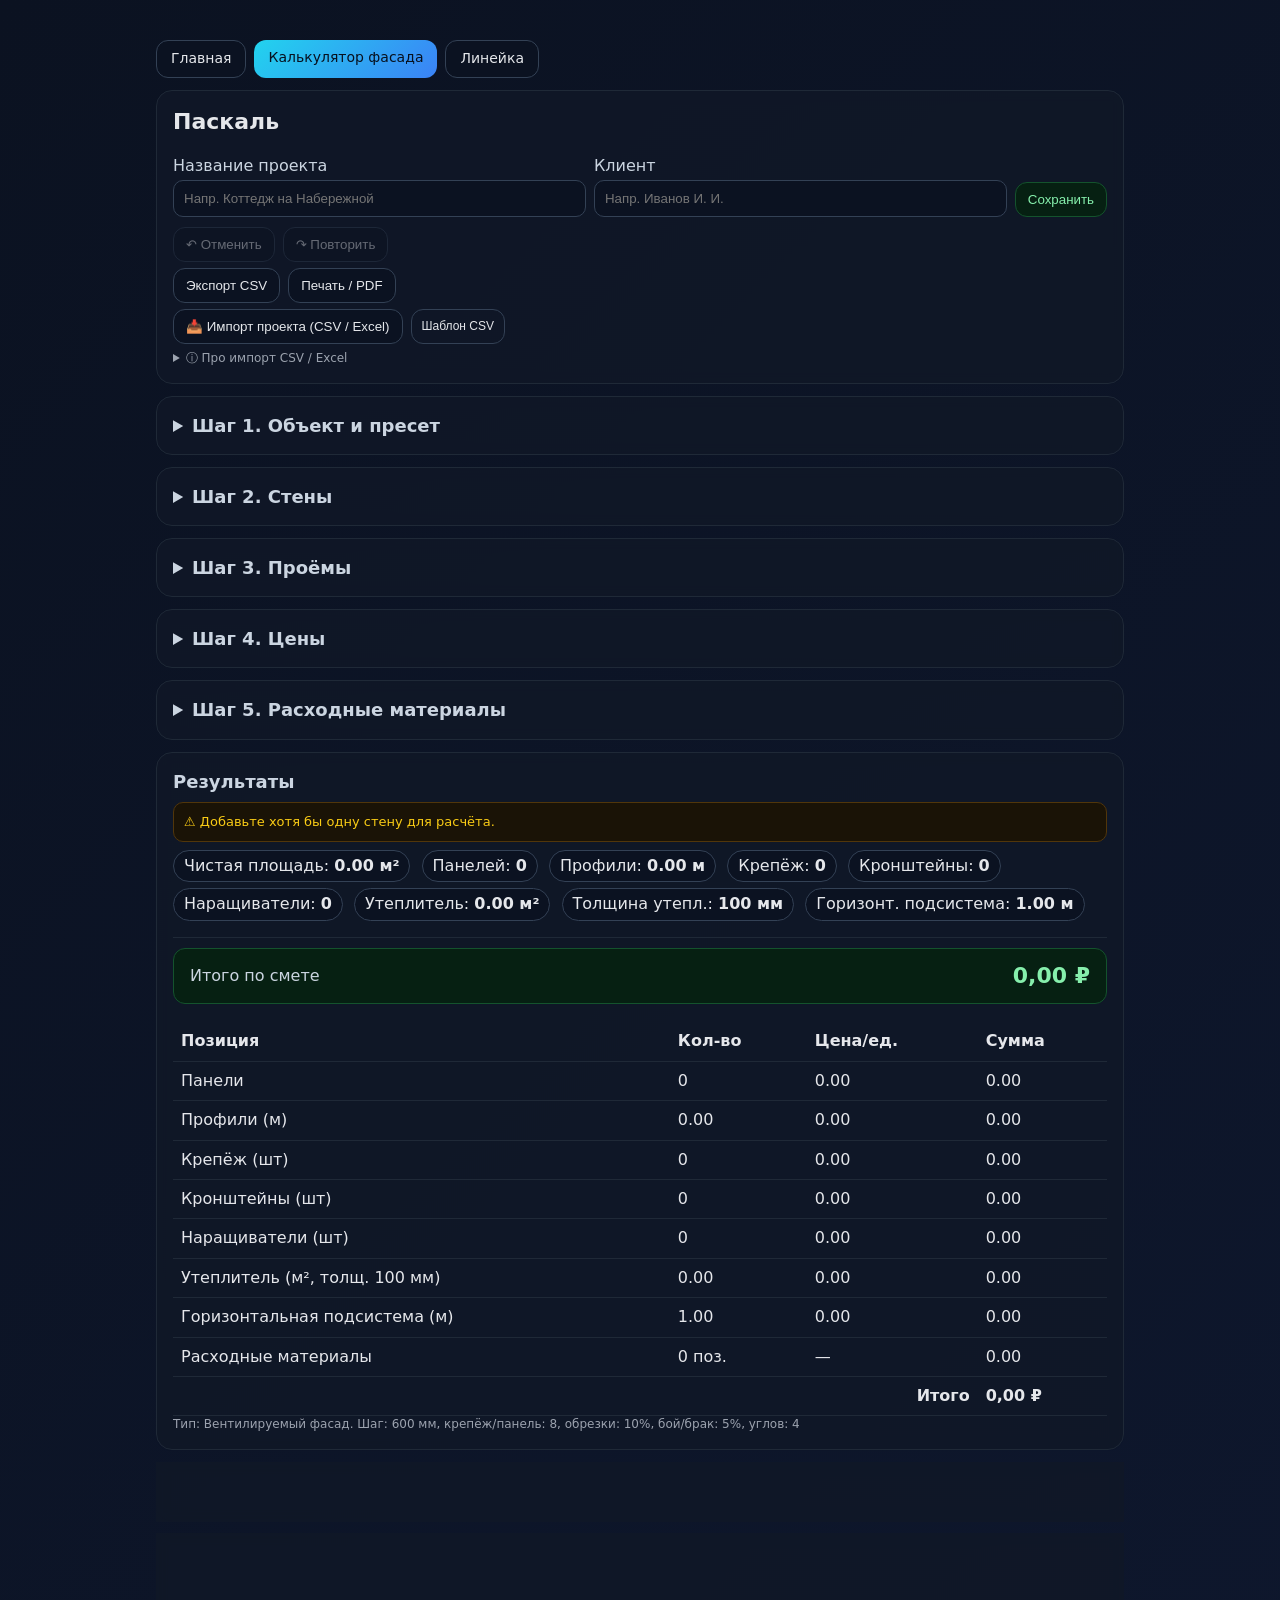
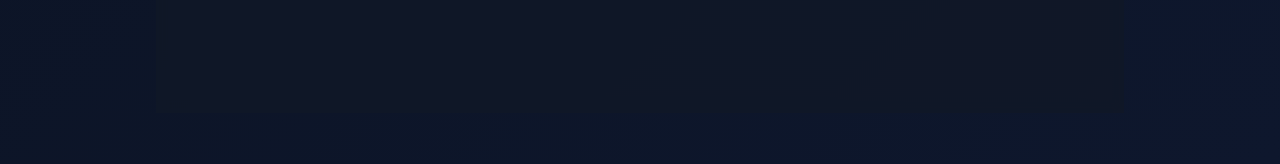
==== calculator.html @ 881939d5 "Split app into three pages: home, calculator, ruler Restructure the single index.html into three nav" ====
<!DOCTYPE html>
<html lang="ru">
<head>
  <meta charset="UTF-8" />
  <meta name="viewport" content="width=device-width, initial-scale=1" />
  <title>Паскаль — Калькулятор фасада</title>
  <link rel="stylesheet" href="styles.css">
</head>
<body>
  <div class="wrap">
    <nav class="nav">
      <a href="index.html">Главная</a>
      <a href="calculator.html" class="active">Калькулятор фасада</a>
      <a href="ruler.html">Линейка</a>
    </nav>
    <div class="card">
      <h1 style="margin:0 0 4px 0;font-size:22px">Паскаль</h1>
      <span class="muted small" id="draftNote"></span>

      <div class="actions" style="margin-top:12px;align-items:flex-end">
        <div style="flex:1;min-width:180px">
          <label>Название проекта</label>
          <input id="projectName" placeholder="Напр. Коттедж на Набережной">
        </div>
        <div style="flex:1;min-width:180px">
          <label>Клиент</label>
          <input id="clientName" placeholder="Напр. Иванов И. И.">
        </div>
        <button class="btn ok" id="btnSave">Сохранить</button>
      </div>

      <div class="actions" style="margin-top:10px">
        <button class="btn" id="btnUndo" title="Отменить (Ctrl+Z)">↶ Отменить</button>
        <button class="btn" id="btnRedo" title="Повторить (Ctrl+Shift+Z)">↷ Повторить</button>
      </div>
      <div class="actions" style="margin-top:6px">
        <button class="btn" id="btnCSV">Экспорт CSV</button>
        <button class="btn" id="btnPDF">Печать / PDF</button>
      </div>
      <div class="actions" style="margin-top:6px">
        <button class="btn" id="importProjectCSV">📥 Импорт проекта (CSV / Excel)</button>
        <button class="btn ghost small" id="tmplProjectCSV" style="padding:4px 10px">Шаблон CSV</button>
        <input type="file" id="projectFile" accept=".csv,.xlsx,text/csv,text/plain,application/vnd.openxmlformats-officedocument.spreadsheetml.sheet" style="display:none">
      </div>
      <details class="hint" style="margin-top:6px">
        <summary class="muted small" style="cursor:pointer">ⓘ Про импорт CSV / Excel</summary>
        <div class="muted" style="margin-top:6px">Один файл на весь проект: CSV или Excel (.xlsx). Колонки: «Раздел; Тип; Ширина; Высота; Количество». Раздел — «Стена» или «Проём»; для проёма Тип — «дверь» или «окно» (у стены пусто). В CSV разделитель «;». Числа — в текущей единице измерения. Нажмите «Шаблон CSV», чтобы скачать образец.</div>
      </details>
    </div>

    <div class="card">
      <details>
      <summary style="cursor:pointer;font-size:18px;font-weight:600;color:#cbd5e1">Шаг 1. Объект и пресет</summary>
      <div style="margin-top:12px">
      <div class="grid-2">
        <div>
          <label>Тип фасада (пресет)</label>
          <select id="facadeType">
            <option value="ventilated">Вентилируемый фасад</option>
            <option value="wetFacade">Мокрый фасад</option>
            <option value="composite">Композит</option>
            <option value="wood">Дерево</option>
            <option value="travertine">Травертин</option>
            <option value="ceilings">Потолки</option>
            <option value="aquapanelDrywall">Аквапанель/Гипсокартон</option>
            <option value="fibrocement">Фиброцемент</option>
            <option value="metalProfile">Металлопрофиль</option>
            <option value="knaufCeiling">Подвесной потолок Knauf</option>
          </select>
        </div>
        <div>
          <label>Единица измерения размеров</label>
          <select id="unit">
            <option value="m">Метры (м)</option>
            <option value="cm">Сантиметры (см)</option>
            <option value="mm" selected>Миллиметры (мм)</option>
          </select>
        </div>
      </div>
      <div class="grid-3 knauf-only" id="sheetMaterialGroup" style="margin-top:10px">
        <div><label>Материал листа</label>
          <select id="sheetMaterial">
            <option value="aquapanel">Аквапанель</option>
            <option value="drywall">Гипсокартон</option>
            <option value="csp">ЦСП</option>
            <option value="armpanel">Армпанель</option>
          </select>
        </div>
      </div>
      <div class="grid-3 wet-hide" style="margin-top:10px">
        <div><label id="panelWLabel">Ширина панели</label><input type="text" id="panelW" inputmode="decimal"></div>
        <div><label id="panelHLabel">Высота панели</label><input type="text" id="panelH" inputmode="decimal"></div>
        <div><label id="stepLabel">Шаг профилей</label><input type="text" id="step" inputmode="decimal"></div>
      </div>
      <div class="grid-3" style="margin-top:10px">
        <div class="wet-hide"><label>Кронштейны, шт/м²</label><input type="text" id="bracketsPerM2" inputmode="decimal" value="3"></div>
        <div><label id="insulationLabel">Толщина утеплителя</label><input type="text" id="insulationThickness" inputmode="decimal"></div>
        <div class="wet-hide"><label id="bracketLenLabel">Станд. длина кронштейна</label><input type="text" id="bracketStandardLength" inputmode="decimal"></div>
      </div>
      <div class="grid-3" style="margin-top:10px">
        <div><label>Крепёж на панель (шт)</label><input type="number" id="fasteners" step="1" min="1"></div>
        <div><label>Обрезки (%)</label><input type="text" id="waste" inputmode="decimal"></div>
        <div><label>Наружных углов (шт)</label><input type="number" id="corners" step="1" min="0" value="4"></div>
      </div>
      <div class="grid-3" style="margin-top:10px">
        <div><label>Процент на бой/брак (%)</label><input type="text" id="damagePercent" inputmode="decimal" value="5"></div>
        <div class="knauf-only" id="innerCornersGroup"><label>Внутренних углов (шт)</label><input type="number" id="innerCorners" step="1" min="0" value="0"></div>
      </div>
      <div style="margin-top:10px">
        <label id="hSubsystemLengthLabel">Горизонтальная подсистема: количество × длина</label>
        <div style="display:flex;gap:10px">
          <input type="text" id="hSubsystemQty" inputmode="decimal" value="1" placeholder="Кол-во" style="flex:1;min-width:0">
          <input type="text" id="hSubsystemLength" inputmode="decimal" placeholder="Длина" style="flex:1;min-width:0">
        </div>
      </div>
      <div class="grid-2 knauf-only" id="revealsDripsGroup" style="margin-top:10px">
        <div><label>Откосы (шт)</label><input type="number" id="reveals" step="1" min="0" value="0"></div>
        <div><label>Отливы (шт)</label><input type="number" id="drips" step="1" min="0" value="0"></div>
      </div>
      <details class="hint" style="margin-top:8px">
        <summary class="muted small" style="cursor:pointer">ⓘ Подсказка</summary>
        <div class="muted" style="margin-top:6px">Совет: можно вводить числа и с запятой, и с точкой. Обрезки (%) применяются и к панелям, и к профилю (с учётом углов дома). Процент на бой/брак применяется только к панелям. Единицу измерения можно менять в любой момент — уже введённые размеры пересчитаются автоматически. Наращиватели кронштейнов добавятся в смету сами, если толщина утеплителя больше стандартной длины кронштейна. Горизонтальная подсистема считается как «количество × длина» — оба значения задаёте вручную в полях выше.</div>
      </details>
      </div>
      </details>
    </div>

    <div class="card">
      <details>
      <summary id="wallsSectionTitle" style="cursor:pointer;font-size:18px;font-weight:600;color:#cbd5e1">Шаг 2. Стены</summary>
      <div style="margin-top:12px">
      <div class="actions"><button class="btn" id="addWall">+ Добавить стену</button></div>
      <div class="table-scroll">
      <table id="wallsTbl">
        <thead><tr><th id="wallsWidthHeader">Ширина</th><th id="wallsHeightHeader">Высота</th><th>Кол-во</th><th></th></tr></thead>
        <tbody></tbody>
      </table>
      </div>
      <details class="hint" style="margin-top:8px">
        <summary class="muted small" style="cursor:pointer">ⓘ Подсказка</summary>
        <div class="muted" id="wallsHint" style="margin-top:6px">Для мгновенного пересчёта просто меняйте значения — результаты ниже обновляются сами. Можно загрузить сразу весь проект: кнопка «Импорт проекта из CSV» вверху страницы.</div>
      </details>
      </div>
      </details>
    </div>

    <div class="card">
      <details>
      <summary id="openingsSectionTitle" style="cursor:pointer;font-size:18px;font-weight:600;color:#cbd5e1">Шаг 3. Проёмы</summary>
      <div style="margin-top:12px">
      <div class="actions"><button class="btn" id="addOpening">+ Добавить проём</button></div>
      <div class="table-scroll">
      <table id="openingsTbl">
        <thead><tr><th>Тип</th><th id="openingsWidthHeader">Ширина</th><th id="openingsHeightHeader">Высота</th><th>Кол-во</th><th></th></tr></thead>
        <tbody></tbody>
      </table>
      </div>
      <details class="hint" style="margin-top:8px">
        <summary class="muted small" style="cursor:pointer">ⓘ Подсказка</summary>
        <div class="muted" style="margin-top:6px">Окна/двери — их площадь вычитается. Мгновенный пересчёт включён. Стены и проёмы можно загрузить одним файлом — кнопка «Импорт проекта из CSV» вверху страницы.</div>
      </details>
      </div>
      </details>
    </div>

    <div class="card">
      <details>
      <summary style="cursor:pointer;font-size:18px;font-weight:600;color:#cbd5e1">Шаг 4. Цены</summary>
      <div style="margin-top:12px">
      <div class="grid-3">
        <div class="wet-hide"><label>Цена за панель (₽/шт)</label><input type="text" id="pricePanel" inputmode="decimal" placeholder="₽/шт"></div>
        <div class="wet-hide"><label>Цена профиля (₽/мп)</label><input type="text" id="priceProfile" inputmode="decimal" placeholder="₽/мп"></div>
        <div><label id="priceInsulationLabel">Цена утеплителя (₽/м²)</label><input type="text" id="priceInsulation" inputmode="decimal" placeholder="₽/м²"><div class="muted small" id="insThicknessHint" style="margin-top:4px"></div></div>
      </div>
      <div class="grid-3" style="margin-top:10px">
        <div class="wet-hide"><label>Цена наращивателя (₽/шт)</label><input type="text" id="priceExtender" inputmode="decimal" placeholder="₽/шт"></div>
        <div class="wet-hide"><label>Цена кронштейна (₽/шт)</label><input type="text" id="priceBracket" inputmode="decimal" placeholder="₽/шт"></div>
        <div class="wet-hide"><label>Цена крепежа (₽/шт)</label><input type="text" id="priceFast" inputmode="decimal" placeholder="₽/шт"></div>
      </div>
      <div class="grid-3" style="margin-top:10px">
        <div><label id="priceHSubsystemLabel">Цена горизонтальной подсистемы (₽/мп)</label><input type="text" id="priceHSubsystem" inputmode="decimal" placeholder="₽/мп"></div>
      </div>
      <div class="grid-2 knauf-only" id="priceRevealsDripsGroup" style="margin-top:10px">
        <div><label>Цена откоса (₽/шт)</label><input type="text" id="priceReveal" inputmode="decimal" placeholder="₽/шт"></div>
        <div><label>Цена отлива (₽/шт)</label><input type="text" id="priceDrip" inputmode="decimal" placeholder="₽/шт"></div>
      </div>
      </div>
      </details>
    </div>

    <div class="card">
      <details>
      <summary style="cursor:pointer;font-size:18px;font-weight:600;color:#cbd5e1">Шаг 5. Расходные материалы</summary>
      <div style="margin-top:12px">
      <div class="actions"><button class="btn" id="addConsumable">+ Добавить материал</button></div>
      <div class="table-scroll">
      <table id="consumablesTbl">
        <thead><tr><th>Название</th><th>Кол-во</th><th>Цена за ед., ₽</th><th>Сумма, ₽</th><th></th></tr></thead>
        <tbody></tbody>
      </table>
      </div>
      <details class="hint" style="margin-top:8px">
        <summary class="muted small" style="cursor:pointer">ⓘ Подсказка</summary>
        <div class="muted" style="margin-top:6px">Например: герметик, монтажная пена, малярный скотч. Сумма по каждой строке считается сама и добавляется в общий итог сметы.</div>
      </details>
      </div>
      </details>
    </div>

    <div class="card" id="resultsCard" style="display:none">
      <h2>Результаты</h2>
      <div id="warnBox"></div>
      <div id="results"></div>
      <div class="hr"></div>
      <div id="costs"></div>
      <div class="muted small" id="note"></div>
    </div>

    <div class="card">
      <details>
      <summary style="cursor:pointer;font-size:18px;font-weight:600;color:#cbd5e1">Сохранённые проекты</summary>
      <div style="margin-top:12px">
      <details class="hint" style="margin-top:0">
        <summary class="muted small" style="cursor:pointer">ⓘ Подсказка</summary>
        <div class="muted" style="margin-top:6px">Сохраняются локально на этом устройстве (localStorage).</div>
      </details>
      <div id="list"></div>
      <div class="hr"></div>
      <button class="btn ghost small" id="btnClear" style="padding:4px 10px">Очистить всё</button>
      </div>
      </details>
    </div>
    <div class="card">
      <h2>Итог линейки</h2>
      <div class="muted small" style="margin-bottom:6px">Считается на странице «Линейка» — здесь показывается её текущий результат.</div>
      <span class="pill" style="font-size:16px">Общий итог: <b id="sumGrand">—</b></span>
      <span class="pill" style="font-size:16px">Итого площадь: <b id="sumArea">—</b></span>
      <div class="actions" style="margin-top:8px"><a class="btn" href="ruler.html">Открыть линейку →</a></div>
    </div>
  </div>

  <div id="printReport"></div>
<script>
const presets = {
  ventilated:       { name:'Вентилируемый фасад',      step:0.6, fast:8,  waste:10, w:1.00, h:0.50 },
  wetFacade:        { name:'Мокрый фасад',              step:0.6, fast:4,  waste:15, w:1.20, h:0.60 },
  composite:        { name:'Композит',                 step:0.6, fast:12, waste:10, w:1.20, h:0.6  },
  wood:             { name:'Дерево',                   step:0.6, fast:10, waste:12, w:3.00, h:0.15 },
  travertine:       { name:'Травертин',                step:0.6, fast:4,  waste:12, w:0.60, h:0.40 },
  ceilings:         { name:'Потолки',                  step:0.6, fast:4,  waste:8,  w:0.60, h:0.60 },
  aquapanelDrywall: { name:'Аквапанель/Гипсокартон',    step:0.4, fast:20, waste:10, w:1.20, h:2.50 },
  fibrocement:      { name:'Фиброцемент',               step:0.6, fast:10, waste:8,  w:0.60, h:1.2  },
  metalProfile:     { name:'Металлопрофиль',            step:1.0, fast:6,  waste:6,  w:1.15, h:2.0  },
  knaufCeiling:     { name:'Подвесной потолок Knauf',   step:0.6, fast:12, waste:10, w:1.20, h:2.50 }
};
const DEFAULT_PRESET = 'ventilated';
// Разумный предел толщины утеплителя, чтобы случайно не ввести нереальное число.
const MAX_INSULATION_M = 0.2; // 200 мм

// Стандартные размеры листов для пресета «Подвесной потолок Knauf».
// Выбор материала подставляет типовой размер листа (его можно поправить вручную).
const SHEET_MATERIALS = {
  aquapanel: { name:'Аквапанель',  w:1.20, h:2.40 },
  drywall:   { name:'Гипсокартон', w:1.20, h:2.50 },
  csp:       { name:'ЦСП',         w:1.25, h:3.20 },
  armpanel:  { name:'Армпанель',   w:1.20, h:2.50 }
};

// --- Helpers
const $ = (s,root=document)=>root.querySelector(s);
function parseNum(v){
  const s = String(v==null?'':v).replace(',', '.').replace(/\s+/g,'');
  const n = Number(s);
  return Number.isFinite(n) ? n : 0;
}
function ceil(n){ return Math.ceil(n); }
// Денежный формат с разделением разрядов и знаком рубля: 123 456,78 ₽
function fmtMoney(n){
  const v = Number.isFinite(n) ? n : 0;
  return v.toLocaleString('ru-RU', {minimumFractionDigits:2, maximumFractionDigits:2}) + ' ₽';
}
// Округление до тысячных (убирает «хвосты» вида 0.30000004).
function round3(n){ return Math.round((Number(n)||0) * 1000) / 1000; }
function on(el, ev, fn){ el.addEventListener(ev, fn); }
function escapeHtml(s){
  return String(s==null?'':s).replace(/[&<>"']/g, c=>({'&':'&amp;','<':'&lt;','>':'&gt;','"':'&quot;',"'":'&#39;'}[c]));
}

// --- Units: the calculator always works internally in meters (state.panelW/H/step
// and every wall/opening width/height are canonical meters). The chosen unit only
// controls how numbers are displayed and typed on screen.
const UNIT_CONFIG = {
  m:  { label:'м',  factor: 1,    decimals: 2, inputmode: 'decimal' },
  cm: { label:'см', factor: 100,  decimals: 1, inputmode: 'decimal' },
  mm: { label:'мм', factor: 1000, decimals: 0, inputmode: 'numeric' }
};
function getUnitCfg(){ return UNIT_CONFIG[$('#unit').value] || UNIT_CONFIG.mm; }
function formatForUnit(meters){
  const cfg = getUnitCfg();
  const scale = Math.pow(10, cfg.decimals);
  return Math.round(meters * cfg.factor * scale) / scale;
}
function displayToMeters(v){
  return parseNum(v) / getUnitCfg().factor;
}

// --- State
const state = { facadeType: DEFAULT_PRESET, panelW:0, panelH:0, step:0, insulationThickness:0.1, bracketStandardLength:0.12, hSubsystemLength:1, walls:[], openings:[], consumables:[] };

function applyPreset(type){
  const p = presets[type];
  state.panelW = p.w; state.panelH = p.h; state.step = p.step;
  renderPanelFields();
  $('#fasteners').value = p.fast;
  $('#waste').value = p.waste;
  updatePresetVisibility(type);
  updateSectionLabels();
  updateUnitLabels();
  recalc();
}

// Показывает/скрывает поля, специфичные для пресета «Подвесной потолок Knauf»
// (материал листа, внутренние углы, откосы/отливы и их цены). Остальные
// пресеты работают как раньше и этих полей не видят.
function updatePresetVisibility(type){
  document.body.classList.toggle('knauf-mode', type === 'knaufCeiling');
  document.body.classList.toggle('wet-mode', type === 'wetFacade');
}

// Подставляет типовой размер листа при смене материала (Knauf-потолок).
function applySheetMaterial(){
  const m = SHEET_MATERIALS[$('#sheetMaterial').value];
  if(!m) return;
  state.panelW = m.w; state.panelH = m.h;
  renderPanelFields();
  recalc();
}

function renderPanelFields(){
  const cfg = getUnitCfg();
  $('#panelW').value = formatForUnit(state.panelW);
  $('#panelH').value = formatForUnit(state.panelH);
  $('#step').value = formatForUnit(state.step);
  $('#insulationThickness').value = formatForUnit(state.insulationThickness);
  $('#bracketStandardLength').value = formatForUnit(state.bracketStandardLength);
  $('#hSubsystemLength').value = formatForUnit(state.hSubsystemLength);
  [$('#panelW'), $('#panelH'), $('#step'), $('#insulationThickness'), $('#bracketStandardLength'), $('#hSubsystemLength')].forEach(el=>{ el.inputMode = cfg.inputmode; });
}

function updateUnitLabels(){
  const cfg = getUnitCfg();
  const isWet = $('#facadeType').value === 'wetFacade';
  const sheetWord = $('#facadeType').value === 'knaufCeiling' ? 'листа' : 'панели';
  $('#panelWLabel').textContent = `Ширина ${sheetWord} (${cfg.label})`;
  $('#panelHLabel').textContent = `Высота ${sheetWord} (${cfg.label})`;
  $('#stepLabel').textContent = `Шаг профилей (${cfg.label})`;
  $('#insulationLabel').textContent = `Толщина утеплителя (${cfg.label}, макс 200 мм)`;
  $('#bracketLenLabel').textContent = `Станд. длина кронштейна (${cfg.label})`;
  // Для мокрого фасада — «мокрая» терминология вместо вентфасадной.
  $('#hSubsystemLengthLabel').textContent = isWet
    ? `Фасад (мп): количество × длина`
    : `Горизонтальная подсистема: количество × длина (${cfg.label})`;
  $('#priceInsulationLabel').textContent = isWet ? 'Цена мокрого фасада (₽/м²)' : 'Цена утеплителя (₽/м²)';
  $('#priceHSubsystemLabel').textContent = isWet ? 'Цена фасада (₽/мп)' : 'Цена горизонтальной подсистемы (₽/мп)';
  $('#wallsWidthHeader').textContent = `Ширина, ${cfg.label}`;
  $('#wallsHeightHeader').textContent = `Высота, ${cfg.label}`;
  $('#openingsWidthHeader').textContent = `Ширина, ${cfg.label}`;
  $('#openingsHeightHeader').textContent = `Высота, ${cfg.label}`;
  const exampleW = formatForUnit(10), exampleH = formatForUnit(3);
  $('#wallsHint').textContent = `Пример: ${exampleW} × ${exampleH} ${cfg.label}, 2 шт. Для мгновенного пересчёта просто меняйте значения — результаты ниже обновляются сами.`;
}

function updateSectionLabels(){
  const ft = $('#facadeType').value;
  const isCeiling = ft === 'ceilings' || ft === 'knaufCeiling';
  $('#wallsSectionTitle').textContent = isCeiling ? 'Шаг 2. Участки потолка' : 'Шаг 2. Стены';
  $('#addWall').textContent = isCeiling ? '+ Добавить участок' : '+ Добавить стену';
  $('#openingsSectionTitle').textContent = isCeiling ? 'Шаг 3. Вырезы (светильники, люки)' : 'Шаг 3. Проёмы';
  $('#addOpening').textContent = isCeiling ? '+ Добавить вырез' : '+ Добавить проём';
}

// --- Draft autosave + undo/redo history
const DRAFT_KEY = 'facadeCalculatorDraft';
const HISTORY_LIMIT = 50;
let historyStack = [];
let redoStack = [];
let lastSnapshot = null;
let historyTimer = null;

function snapshotState(){
  return JSON.stringify({
    facadeType: $('#facadeType').value,
    unit: $('#unit').value,
    projectName: $('#projectName').value,
    clientName: $('#clientName').value,
    panelW: state.panelW,
    panelH: state.panelH,
    step: state.step,
    fasteners: $('#fasteners').value,
    waste: $('#waste').value,
    damagePercent: $('#damagePercent').value,
    corners: $('#corners').value,
    innerCorners: $('#innerCorners').value,
    sheetMaterial: $('#sheetMaterial').value,
    reveals: $('#reveals').value,
    drips: $('#drips').value,
    bracketsPerM2: $('#bracketsPerM2').value,
    insulationThickness: state.insulationThickness,
    bracketStandardLength: state.bracketStandardLength,
    hSubsystemQty: $('#hSubsystemQty').value,
    hSubsystemLength: state.hSubsystemLength,
    pricePanel: $('#pricePanel').value,
    priceProfile: $('#priceProfile').value,
    priceFast: $('#priceFast').value,
    priceBracket: $('#priceBracket').value,
    priceExtender: $('#priceExtender').value,
    priceInsulation: $('#priceInsulation').value,
    priceHSubsystem: $('#priceHSubsystem').value,
    priceReveal: $('#priceReveal').value,
    priceDrip: $('#priceDrip').value,
    walls: state.walls,
    openings: state.openings,
    consumables: state.consumables
  });
}

function applySnapshot(json){
  const s = JSON.parse(json);
  $('#facadeType').value = s.facadeType;
  state.facadeType = s.facadeType || DEFAULT_PRESET;
  $('#unit').value = s.unit || 'mm';
  $('#projectName').value = s.projectName;
  $('#clientName').value = s.clientName || '';
  state.panelW = s.panelW;
  state.panelH = s.panelH;
  state.step = s.step;
  $('#fasteners').value = s.fasteners;
  $('#waste').value = s.waste;
  $('#damagePercent').value = s.damagePercent != null ? s.damagePercent : 5;
  $('#corners').value = s.corners;
  $('#innerCorners').value = s.innerCorners != null ? s.innerCorners : 0;
  $('#sheetMaterial').value = s.sheetMaterial || 'aquapanel';
  $('#reveals').value = s.reveals != null ? s.reveals : 0;
  $('#drips').value = s.drips != null ? s.drips : 0;
  $('#bracketsPerM2').value = s.bracketsPerM2 != null ? s.bracketsPerM2 : 3;
  state.insulationThickness = s.insulationThickness != null ? s.insulationThickness : 0.1;
  state.bracketStandardLength = s.bracketStandardLength != null ? s.bracketStandardLength : 0.12;
  $('#hSubsystemQty').value = s.hSubsystemQty != null ? s.hSubsystemQty : 1;
  state.hSubsystemLength = s.hSubsystemLength != null ? s.hSubsystemLength : 1;
  $('#pricePanel').value = s.pricePanel;
  $('#priceProfile').value = s.priceProfile;
  $('#priceFast').value = s.priceFast;
  $('#priceBracket').value = s.priceBracket;
  $('#priceExtender').value = s.priceExtender;
  $('#priceInsulation').value = s.priceInsulation;
  $('#priceHSubsystem').value = s.priceHSubsystem;
  $('#priceReveal').value = s.priceReveal != null ? s.priceReveal : '';
  $('#priceDrip').value = s.priceDrip != null ? s.priceDrip : '';
  state.walls = s.walls;
  state.openings = s.openings;
  state.consumables = s.consumables || [];
  renderPanelFields();
  renderTables();
  renderConsumables();
  updatePresetVisibility($('#facadeType').value);
  updateSectionLabels();
  updateUnitLabels();
  recalc();
}

function saveDraft(json){
  try{ localStorage.setItem(DRAFT_KEY, json); }catch(e){}
}
function loadDraftRaw(){
  try{ return localStorage.getItem(DRAFT_KEY); }catch(e){ return null; }
}

function updateUndoRedoButtons(){
  $('#btnUndo').disabled = historyStack.length === 0;
  $('#btnRedo').disabled = redoStack.length === 0;
}

// Creates an undo checkpoint out of whatever changed since the last checkpoint,
// and persists the current state as the autosaved draft.
function commitHistory(){
  const cur = snapshotState();
  saveDraft(cur);
  if(lastSnapshot === null){ lastSnapshot = cur; updateUndoRedoButtons(); return; }
  if(cur === lastSnapshot) return;
  historyStack.push(lastSnapshot);
  if(historyStack.length > HISTORY_LIMIT) historyStack.shift();
  redoStack = [];
  lastSnapshot = cur;
  updateUndoRedoButtons();
}
function commitHistoryImmediate(){ clearTimeout(historyTimer); commitHistory(); }
function scheduleHistoryCommit(){ clearTimeout(historyTimer); historyTimer = setTimeout(commitHistory, 600); }

function undo(){
  if(!historyStack.length) return;
  clearTimeout(historyTimer);
  redoStack.push(snapshotState());
  const prev = historyStack.pop();
  lastSnapshot = prev;
  applySnapshot(prev);
  saveDraft(prev);
  updateUndoRedoButtons();
}
function redo(){
  if(!redoStack.length) return;
  clearTimeout(historyTimer);
  historyStack.push(snapshotState());
  const next = redoStack.pop();
  lastSnapshot = next;
  applySnapshot(next);
  saveDraft(next);
  updateUndoRedoButtons();
}

function clearAll(){
  if(!confirm('Очистить текущую форму (стены, проёмы, цены, черновик)? Сохранённые проекты в списке ниже останутся нетронутыми.')) return;
  clearTimeout(historyTimer);
  $('#projectName').value = '';
  $('#clientName').value = '';
  $('#unit').value = 'mm';
  $('#facadeType').value = DEFAULT_PRESET;
  applyPreset(DEFAULT_PRESET);
  $('#corners').value = 4;
  $('#innerCorners').value = 0;
  $('#sheetMaterial').value = 'aquapanel';
  $('#reveals').value = 0;
  $('#drips').value = 0;
  $('#damagePercent').value = 5;
  $('#bracketsPerM2').value = 3;
  state.insulationThickness = 0.1;
  state.bracketStandardLength = 0.12;
  $('#hSubsystemQty').value = 1;
  state.hSubsystemLength = 1;
  renderPanelFields();
  $('#pricePanel').value = '';
  $('#priceProfile').value = '';
  $('#priceFast').value = '';
  $('#priceBracket').value = '';
  $('#priceExtender').value = '';
  $('#priceInsulation').value = '';
  $('#priceHSubsystem').value = '';
  $('#priceReveal').value = '';
  $('#priceDrip').value = '';
  state.walls = [];
  state.openings = [];
  state.consumables = [];
  renderTables();
  renderConsumables();
  recalc();
  historyStack = [];
  redoStack = [];
  lastSnapshot = snapshotState();
  saveDraft(lastSnapshot);
  updateUndoRedoButtons();
  $('#draftNote').textContent = '';
}

function rowInputs(w,h,c,onDel){
  const cfg = getUnitCfg();
  const tr = document.createElement('tr');
  tr.innerHTML = `
    <td><input type="text" inputmode="${cfg.inputmode}" value="${formatForUnit(w)}"></td>
    <td><input type="text" inputmode="${cfg.inputmode}" value="${formatForUnit(h)}"></td>
    <td><input type="number" step="1" min="1" value="${c}"></td>
    <td><button class="btn ghost">✕</button></td>`;
  tr.lastElementChild.firstElementChild.addEventListener('click', e=>{ e.preventDefault(); onDel(tr); recalc(); commitHistoryImmediate(); });
  return tr;
}

function openingRowInputs(o, onDel){
  const cfg = getUnitCfg();
  const tr = document.createElement('tr');
  tr.innerHTML = `
    <td><select>
      <option value="door"${o.type==='window'?'':' selected'}>Дверь</option>
      <option value="window"${o.type==='window'?' selected':''}>Окно</option>
    </select></td>
    <td><input type="text" inputmode="${cfg.inputmode}" value="${formatForUnit(o.width)}"></td>
    <td><input type="text" inputmode="${cfg.inputmode}" value="${formatForUnit(o.height)}"></td>
    <td><input type="number" step="1" min="1" value="${o.count}"></td>
    <td><button class="btn ghost">✕</button></td>`;
  tr.lastElementChild.firstElementChild.addEventListener('click', e=>{ e.preventDefault(); onDel(tr); recalc(); commitHistoryImmediate(); });
  return tr;
}

function renderTables(){
  const wBody = $('#wallsTbl tbody'); wBody.innerHTML='';
  state.walls.forEach((w,idx)=>{
    const tr = rowInputs(w.width,w.height,w.count,(tr)=>{ state.walls.splice(idx,1); renderTables(); });
    const inputs = tr.querySelectorAll('input');
    on(inputs[0],'input', e=>{ state.walls[idx].width = displayToMeters(e.target.value); recalc(); scheduleHistoryCommit(); });
    on(inputs[1],'input', e=>{ state.walls[idx].height = displayToMeters(e.target.value); recalc(); scheduleHistoryCommit(); });
    on(inputs[2],'input', e=>{ state.walls[idx].count  = Math.max(1, Math.floor(parseNum(e.target.value)||1)); recalc(); scheduleHistoryCommit(); });
    wBody.appendChild(tr);
  });
  const oBody = $('#openingsTbl tbody'); oBody.innerHTML='';
  state.openings.forEach((o,idx)=>{
    const tr = openingRowInputs(o,(tr)=>{ state.openings.splice(idx,1); renderTables(); });
    const select = tr.querySelector('select');
    const inputs = tr.querySelectorAll('input');
    on(select,'change', e=>{ state.openings[idx].type = e.target.value; recalc(); commitHistoryImmediate(); });
    on(inputs[0],'input', e=>{ state.openings[idx].width = displayToMeters(e.target.value); recalc(); scheduleHistoryCommit(); });
    on(inputs[1],'input', e=>{ state.openings[idx].height = displayToMeters(e.target.value); recalc(); scheduleHistoryCommit(); });
    on(inputs[2],'input', e=>{ state.openings[idx].count  = Math.max(1, Math.floor(parseNum(e.target.value)||1)); recalc(); scheduleHistoryCommit(); });
    oBody.appendChild(tr);
  });
  refreshList();
}

function addWall(){ state.walls.push({width:10, height:3, count:1}); renderTables(); recalc(); commitHistoryImmediate(); }
function addOpening(){
  const last = state.openings[state.openings.length - 1];
  const next = last
    ? { type: last.type, width: last.width, height: last.height, count: last.count }
    : { type: 'door', width: 0.9, height: 2.0, count: 1 };
  state.openings.push(next);
  renderTables(); recalc(); commitHistoryImmediate();
}

function consumableRow(c, onDel){
  const tr = document.createElement('tr');
  tr.innerHTML = `
    <td><input type="text" value="${escapeHtml(c.name)}" placeholder="Название"></td>
    <td><input type="text" inputmode="decimal" value="${c.qty}"></td>
    <td><input type="text" inputmode="decimal" value="${c.price}"></td>
    <td class="consumable-sum">0.00</td>
    <td><button class="btn ghost">✕</button></td>`;
  tr.lastElementChild.firstElementChild.addEventListener('click', e=>{ e.preventDefault(); onDel(tr); recalc(); commitHistoryImmediate(); });
  return tr;
}

function renderConsumables(){
  const body = $('#consumablesTbl tbody'); body.innerHTML='';
  state.consumables.forEach((c,idx)=>{
    const tr = consumableRow(c, ()=>{ state.consumables.splice(idx,1); renderConsumables(); });
    const inputs = tr.querySelectorAll('input');
    const sumCell = tr.querySelector('.consumable-sum');
    const refreshSum = ()=>{ sumCell.textContent = (Math.max(0,state.consumables[idx].qty)*Math.max(0,state.consumables[idx].price)).toFixed(2); };
    on(inputs[0],'input', e=>{ state.consumables[idx].name = e.target.value; recalc(); scheduleHistoryCommit(); });
    on(inputs[1],'input', e=>{ state.consumables[idx].qty = parseNum(e.target.value); refreshSum(); recalc(); scheduleHistoryCommit(); });
    on(inputs[2],'input', e=>{ state.consumables[idx].price = parseNum(e.target.value); refreshSum(); recalc(); scheduleHistoryCommit(); });
    refreshSum();
    body.appendChild(tr);
  });
}

function addConsumable(){ state.consumables.push({name:'', qty:1, price:0}); renderConsumables(); recalc(); commitHistoryImmediate(); }

// Calculation
function calculate(){
  const panelW = state.panelW;
  const panelH = state.panelH;
  const step   = Math.max(0.1, state.step);
  const fast   = Math.max(1, Math.floor(parseNum($('#fasteners').value)||1));
  const wasteP = Math.max(0, parseNum($('#waste').value));
  const damageP = Math.max(0, parseNum($('#damagePercent').value));
  const corners = Math.max(0, parseNum($('#corners').value));
  // Мокрый (штукатурный) фасад: нет вентилируемой подсистемы — панели, профили,
  // кронштейны и наращиватели не считаются, расчёт идёт по площади (утеплитель).
  const isWet = $('#facadeType').value === 'wetFacade';
  // Поля ниже относятся только к пресету «Подвесной потолок Knauf»; для остальных
  // пресетов они скрыты, а их значения не участвуют в расчёте.
  const isKnauf = $('#facadeType').value === 'knaufCeiling';
  const innerCorners = isKnauf ? Math.max(0, parseNum($('#innerCorners').value)) : 0;
  const reveals = isKnauf ? Math.max(0, Math.floor(parseNum($('#reveals').value))) : 0;
  const drips   = isKnauf ? Math.max(0, Math.floor(parseNum($('#drips').value))) : 0;
  const priceReveal = isKnauf ? Math.max(0, parseNum($('#priceReveal').value)) : 0;
  const priceDrip   = isKnauf ? Math.max(0, parseNum($('#priceDrip').value)) : 0;
  const bracketsPerM2 = Math.max(0, parseNum($('#bracketsPerM2').value));
  const insulationThickness = state.insulationThickness;
  const bracketStandardLength = state.bracketStandardLength;
  const hSubsystemQty = Math.max(0, parseNum($('#hSubsystemQty').value));
  const hSubsystemLength = state.hSubsystemLength;
  const pricePanel   = Math.max(0, parseNum($('#pricePanel').value));
  const priceProfile = Math.max(0, parseNum($('#priceProfile').value));
  const priceFast    = Math.max(0, parseNum($('#priceFast').value));
  const priceBracket  = Math.max(0, parseNum($('#priceBracket').value));
  const priceExtender = Math.max(0, parseNum($('#priceExtender').value));
  const priceInsulation = Math.max(0, parseNum($('#priceInsulation').value));
  const priceHSubsystem = Math.max(0, parseNum($('#priceHSubsystem').value));

  const wallsArea = state.walls.reduce((s,w)=> s + Math.max(0,w.width)*Math.max(0,w.height)*Math.max(1,w.count|0), 0);
  const openingsArea = state.openings.reduce((s,o)=> s + Math.max(0,o.width)*Math.max(0,o.height)*Math.max(1,o.count|0), 0);
  const netArea = Math.max(0, wallsArea - Math.min(openingsArea, wallsArea));

  const panelArea = Math.max(0.0001, panelW*panelH);
  const wasteCoeff = 1 + wasteP/100;
  const damageCoeff = 1 + damageP/100;
  const panels = isWet ? 0 : ceil((netArea / panelArea) * wasteCoeff * damageCoeff);

  let profilesLenRaw = 0;
  let heightWeighted = 0, countTotal = 0;
  state.walls.forEach(w=>{
    const posts = Math.floor(Math.max(0,w.width) / step) + 1;
    const perWall = posts * Math.max(0,w.height);
    const count = Math.max(1,w.count|0);
    profilesLenRaw += perWall * count;
    heightWeighted += Math.max(0,w.height) * count;
    countTotal += count;
  });
  const avgHeight = countTotal > 0 ? heightWeighted / countTotal : 0;
  const cornerProfileLen = (corners + innerCorners) * avgHeight;
  const profilesLen = isWet ? 0 : (profilesLenRaw + cornerProfileLen) * wasteCoeff;

  const fasteners = isWet ? 0 : ceil(panels * fast);

  const brackets = isWet ? 0 : ceil(netArea * bracketsPerM2);
  const extenders = (!isWet && insulationThickness > bracketStandardLength) ? brackets : 0;
  const insulationArea = netArea * wasteCoeff;
  const hSubsystemLen = hSubsystemQty * hSubsystemLength;

  const costPanels    = panels * pricePanel;
  const costProfiles  = profilesLen * priceProfile;
  const costFasteners = fasteners * priceFast;
  const costBrackets  = brackets * priceBracket;
  const costExtenders = extenders * priceExtender;
  const costInsulation = insulationArea * priceInsulation;
  const costHSubsystem = hSubsystemLen * priceHSubsystem;
  const costReveals = reveals * priceReveal;
  const costDrips   = drips * priceDrip;
  const costConsumables = state.consumables.reduce((s,c)=> s + Math.max(0,c.qty)*Math.max(0,c.price), 0);
  const total = costPanels + costProfiles + costFasteners + costBrackets + costExtenders + costInsulation + costHSubsystem + costReveals + costDrips + costConsumables;

  return {wallsArea, openingsArea, netArea, panels, profilesLen, fasteners, brackets, extenders, insulationArea, hSubsystemLen, reveals, drips, costPanels, costProfiles, costFasteners, costBrackets, costExtenders, costInsulation, costHSubsystem, costReveals, costDrips, costConsumables, total, step, fast, wasteP, damageP, corners, innerCorners};
}

function renderResults(r){
  const card = $('#resultsCard');
  if(!r) { card.style.display='none'; return; }
  card.style.display='block';
  const ft = $('#facadeType').value;
  const isKnauf = ft === 'knaufCeiling';
  const isWet = ft === 'wetFacade';
  const sheetPill = isKnauf ? 'Листов' : 'Панелей';
  const sheetRow  = isKnauf ? 'Листы'  : 'Панели';
  // Для мокрого фасада вентилируемые позиции не показываем.
  const ventPills = isWet ? '' : `
    <div class="pill">${sheetPill}: <b>${r.panels}</b></div>
    <div class="pill">Профили: <b>${r.profilesLen.toFixed(2)} м</b></div>
    <div class="pill">Крепёж: <b>${r.fasteners}</b></div>
    <div class="pill">Кронштейны: <b>${r.brackets}</b></div>
    <div class="pill">Наращиватели: <b>${r.extenders}</b></div>`;
  const insLabel = isWet ? 'Мокрый фасад' : 'Утеплитель';
  const hsubLabel = isWet ? 'Фасад (мп)' : 'Горизонтальная подсистема (м)';
  const hsubPill = isWet ? 'Фасад' : 'Горизонт. подсистема';
  const hsubUnit = isWet ? 'мп' : 'м';
  const uCfg = getUnitCfg();
  const thickDisp = `${formatForUnit(state.insulationThickness)} ${uCfg.label}`;
  const insRowLabel = `${insLabel} (м², толщ. ${thickDisp})`;
  const hint = $('#insThicknessHint');
  if(hint) hint.textContent = `Толщина утеплителя: ${thickDisp} (задаётся в Шаге 1)`;
  $('#results').innerHTML = `
    <div class="pill">Чистая площадь: <b>${r.netArea.toFixed(2)} м²</b></div>${ventPills}
    <div class="pill">${insLabel}: <b>${r.insulationArea.toFixed(2)} м²</b></div>
    <div class="pill">Толщина утепл.: <b>${thickDisp}</b></div>
    <div class="pill">${hsubPill}: <b>${r.hSubsystemLen.toFixed(2)} ${hsubUnit}</b></div>
    ${isKnauf ? `<div class="pill">Откосы: <b>${r.reveals}</b></div><div class="pill">Отливы: <b>${r.drips}</b></div>` : ''}`;
  const ventRows = isWet ? '' : `
      <tr><td>${sheetRow}</td><td>${r.panels}</td><td>${parseNum($('#pricePanel').value).toFixed(2)}</td><td>${r.costPanels.toFixed(2)}</td></tr>
      <tr><td>Профили (м)</td><td>${r.profilesLen.toFixed(2)}</td><td>${parseNum($('#priceProfile').value).toFixed(2)}</td><td>${r.costProfiles.toFixed(2)}</td></tr>
      <tr><td>Крепёж (шт)</td><td>${r.fasteners}</td><td>${parseNum($('#priceFast').value).toFixed(2)}</td><td>${r.costFasteners.toFixed(2)}</td></tr>
      <tr><td>Кронштейны (шт)</td><td>${r.brackets}</td><td>${parseNum($('#priceBracket').value).toFixed(2)}</td><td>${r.costBrackets.toFixed(2)}</td></tr>
      <tr><td>Наращиватели (шт)</td><td>${r.extenders}</td><td>${parseNum($('#priceExtender').value).toFixed(2)}</td><td>${r.costExtenders.toFixed(2)}</td></tr>`;
  const knaufRows = isKnauf ? `
      <tr><td>Откосы (шт)</td><td>${r.reveals}</td><td>${parseNum($('#priceReveal').value).toFixed(2)}</td><td>${r.costReveals.toFixed(2)}</td></tr>
      <tr><td>Отливы (шт)</td><td>${r.drips}</td><td>${parseNum($('#priceDrip').value).toFixed(2)}</td><td>${r.costDrips.toFixed(2)}</td></tr>` : '';
  $('#costs').innerHTML = `
    <div class="total-badge"><span>Итого по смете</span><b>${fmtMoney(r.total)}</b></div>
    <div class="table-scroll">
    <table>
      <tr><th>Позиция</th><th>Кол-во</th><th>Цена/ед.</th><th>Сумма</th></tr>${ventRows}
      <tr><td>${insRowLabel}</td><td>${r.insulationArea.toFixed(2)}</td><td>${parseNum($('#priceInsulation').value).toFixed(2)}</td><td>${r.costInsulation.toFixed(2)}</td></tr>
      <tr><td>${hsubLabel}</td><td>${r.hSubsystemLen.toFixed(2)}</td><td>${parseNum($('#priceHSubsystem').value).toFixed(2)}</td><td>${r.costHSubsystem.toFixed(2)}</td></tr>${knaufRows}
      <tr><td>Расходные материалы</td><td>${state.consumables.length} поз.</td><td>—</td><td>${r.costConsumables.toFixed(2)}</td></tr>
      <tr><th colspan="3" style="text-align:right">Итого</th><th>${fmtMoney(r.total)}</th></tr>
    </table>
    </div>`;
  const cfg = getUnitCfg();
  const cornersNote = isKnauf ? `углов: ${r.corners} нар. + ${r.innerCorners} внутр.` : `углов: ${r.corners}`;
  $('#note').textContent = isWet
    ? `Тип: ${presets[ft].name}. Штукатурный фасад, расчёт по площади. Обрезки: ${r.wasteP}%, толщина утеплителя учтена.`
    : `Тип: ${presets[ft].name}. Шаг: ${formatForUnit(r.step)} ${cfg.label}, крепёж/${isKnauf ? 'лист' : 'панель'}: ${r.fast}, обрезки: ${r.wasteP}%, бой/брак: ${r.damageP}%, ${cornersNote}`;
}

function markInvalid(el, bad){
  if(el) el.classList.toggle('invalid', !!bad);
}

function validateInputs(){
  const msgs = [];
  const panelW = state.panelW;
  const panelH = state.panelH;
  const stepV  = state.step;
  // У мокрого фасада панелей и профилей нет — эти поля скрыты, не проверяем.
  const isWet = $('#facadeType').value === 'wetFacade';

  if(!isWet){
    markInvalid($('#panelW'), panelW<=0);
    if(panelW<=0) msgs.push('Ширина панели должна быть больше 0.');
    markInvalid($('#panelH'), panelH<=0);
    if(panelH<=0) msgs.push('Высота панели должна быть больше 0.');
    markInvalid($('#step'), stepV<=0);
    if(stepV<=0) msgs.push('Шаг профилей должен быть больше 0.');
  }

  const rawThick = displayToMeters($('#insulationThickness').value);
  const thickOver = rawThick > MAX_INSULATION_M + 1e-9;
  markInvalid($('#insulationThickness'), thickOver);
  if(thickOver) msgs.push('Толщина утеплителя ограничена 200 мм — значение уменьшено до предела.');

  const wRows = $('#wallsTbl tbody').children;
  let wallsBad = false;
  state.walls.forEach((w,idx)=>{
    const tr = wRows[idx];
    const bad = w.width<=0 || w.height<=0;
    if(bad) wallsBad = true;
    if(tr){
      const inp = tr.querySelectorAll('input');
      markInvalid(inp[0], w.width<=0);
      markInvalid(inp[1], w.height<=0);
    }
  });
  if(state.walls.length===0) msgs.push('Добавьте хотя бы одну стену для расчёта.');
  else if(wallsBad) msgs.push('В таблице «Стены» есть строки с нулевой или отрицательной шириной/высотой — они не учитываются в расчёте.');

  const oRows = $('#openingsTbl tbody').children;
  let openingsBad = false;
  state.openings.forEach((o,idx)=>{
    const tr = oRows[idx];
    const bad = o.width<=0 || o.height<=0;
    if(bad) openingsBad = true;
    if(tr){
      const inp = tr.querySelectorAll('input');
      markInvalid(inp[0], o.width<=0);
      markInvalid(inp[1], o.height<=0);
    }
  });
  if(openingsBad) msgs.push('В таблице «Проёмы» есть строки с нулевой или отрицательной шириной/высотой — они не учитываются в расчёте.');

  // Пункт 1: проёмы не должны «съедать» всю площадь стен.
  const wallsArea = state.walls.reduce((s,w)=> s + Math.max(0,w.width)*Math.max(0,w.height)*Math.max(1,w.count|0), 0);
  const openingsArea = state.openings.reduce((s,o)=> s + Math.max(0,o.width)*Math.max(0,o.height)*Math.max(1,o.count|0), 0);
  if(wallsArea > 0 && openingsArea >= wallsArea){
    msgs.push('Площадь проёмов больше или равна площади стен — чистая площадь получилась нулевой. Проверьте размеры проёмов и стен.');
  }

  // Пункт 7: мягкие пределы — не блокируем, но предупреждаем о явно нереальных значениях.
  const wasteP  = parseNum($('#waste').value);
  const damageP = parseNum($('#damagePercent').value);
  const cornersV = parseNum($('#corners').value);
  const innerCornersV = parseNum($('#innerCorners').value);
  if(wasteP > 50)  msgs.push('Обрезки больше 50% — обычно это 5–20%. Проверьте значение.');
  if(damageP > 30) msgs.push('Процент на бой/брак больше 30% — обычно это до 10%. Проверьте значение.');
  if(cornersV > 50) msgs.push('Указано более 50 наружных углов — проверьте значение.');
  if($('#facadeType').value === 'knaufCeiling' && innerCornersV > 50) msgs.push('Указано более 50 внутренних углов — проверьте значение.');

  return msgs;
}

function renderWarnings(msgs){
  const box = $('#warnBox');
  if(!msgs.length){ box.innerHTML = ''; return; }
  box.innerHTML = '<div class="warn-msg">' + msgs.map(m=>`<div>⚠ ${escapeHtml(m)}</div>`).join('') + '</div>';
}

function recalc(){
  const r = calculate();
  renderResults(r);
  renderWarnings(validateInputs());
}

// Save / Load
function projectFromUI(){
  return {
    name: $('#projectName').value.trim() || 'Без названия',
    client: $('#clientName').value.trim(),
    facadeType: $('#facadeType').value,
    walls: state.walls,
    openings: state.openings,
    consumables: state.consumables,
    params: {
      panelW: state.panelW,
      panelH: state.panelH,
      step:   state.step,
      fasteners: Math.max(1, Math.floor(parseNum($('#fasteners').value)||1)),
      waste:  Math.max(0, parseNum($('#waste').value)),
      damagePercent: Math.max(0, parseNum($('#damagePercent').value)),
      corners: Math.max(0, parseNum($('#corners').value)),
      innerCorners: Math.max(0, parseNum($('#innerCorners').value)),
      sheetMaterial: $('#sheetMaterial').value,
      reveals: Math.max(0, Math.floor(parseNum($('#reveals').value))),
      drips: Math.max(0, Math.floor(parseNum($('#drips').value))),
      unit: $('#unit').value,
      bracketsPerM2: Math.max(0, parseNum($('#bracketsPerM2').value)),
      insulationThickness: state.insulationThickness,
      bracketStandardLength: state.bracketStandardLength,
      hSubsystemQty: Math.max(0, parseNum($('#hSubsystemQty').value)),
      hSubsystemLength: state.hSubsystemLength,
      pricePanel:   Math.max(0, parseNum($('#pricePanel').value)),
      priceProfile: Math.max(0, parseNum($('#priceProfile').value)),
      priceFast:    Math.max(0, parseNum($('#priceFast').value)),
      priceBracket:  Math.max(0, parseNum($('#priceBracket').value)),
      priceExtender: Math.max(0, parseNum($('#priceExtender').value)),
      priceInsulation: Math.max(0, parseNum($('#priceInsulation').value)),
      priceHSubsystem: Math.max(0, parseNum($('#priceHSubsystem').value)),
      priceReveal: Math.max(0, parseNum($('#priceReveal').value)),
      priceDrip: Math.max(0, parseNum($('#priceDrip').value)),
    },
    result: calculate(),
    date: new Date().toISOString()
  };
}

function saveProject(){
  const p = projectFromUI();
  const list = JSON.parse(localStorage.getItem('facadeProjects')||'[]');
  list.unshift(p);
  localStorage.setItem('facadeProjects', JSON.stringify(list.slice(0,100)));
  refreshList();
  alert('Сохранено.');
}

function refreshList(){
  const list = JSON.parse(localStorage.getItem('facadeProjects')||'[]');
  const wrap = document.getElementById('list'); wrap.innerHTML='';
  list.forEach((p,idx)=>{
    const div = document.createElement('div');
    div.className='card';
    div.innerHTML = `
      <div style="display:flex;justify-content:space-between;gap:8px;align-items:center">
        <div><b>${escapeHtml(p.name)}</b>${p.client ? ' — ' + escapeHtml(p.client) : ''} <span class="muted small">(${new Date(p.date).toLocaleString()})</span></div>
        <div class="actions">
          <button class="btn" data-open="${idx}">Открыть</button>
          <button class="btn" data-dup="${idx}">Дублировать</button>
          <button class="btn warn" data-del="${idx}">Удалить</button>
        </div>
      </div>`;
    wrap.appendChild(div);
    div.querySelector('[data-open]').onclick = ()=> loadProjectIdx(idx);
    div.querySelector('[data-dup]').onclick  = ()=> { const a=JSON.parse(localStorage.getItem('facadeProjects')||'[]'); a.unshift(a[idx]); localStorage.setItem('facadeProjects', JSON.stringify(a)); refreshList(); };
    div.querySelector('[data-del]').onclick  = ()=> {
      if(!confirm(`Удалить проект «${p.name}»?`)) return;
      const a=JSON.parse(localStorage.getItem('facadeProjects')||'[]'); a.splice(idx,1); localStorage.setItem('facadeProjects', JSON.stringify(a)); refreshList();
    };
  });
}

function loadProjectIdx(i){
  const list = JSON.parse(localStorage.getItem('facadeProjects')||'[]');
  const p = list[i]; if(!p) return;
  $('#projectName').value = p.name || '';
  $('#clientName').value = p.client || '';
  $('#unit').value = p.params.unit || 'mm';
  $('#facadeType').value = presets[p.facadeType] ? p.facadeType : DEFAULT_PRESET;
  applyPreset($('#facadeType').value);
  state.panelW = p.params.panelW;
  state.panelH = p.params.panelH;
  state.step   = p.params.step;
  $('#fasteners').value = p.params.fasteners;
  $('#waste').value  = p.params.waste;
  $('#damagePercent').value = p.params.damagePercent != null ? p.params.damagePercent : 5;
  $('#corners').value = p.params.corners != null ? p.params.corners : 4;
  $('#innerCorners').value = p.params.innerCorners != null ? p.params.innerCorners : 0;
  $('#sheetMaterial').value = p.params.sheetMaterial || 'aquapanel';
  $('#reveals').value = p.params.reveals != null ? p.params.reveals : 0;
  $('#drips').value = p.params.drips != null ? p.params.drips : 0;
  $('#bracketsPerM2').value = p.params.bracketsPerM2 != null ? p.params.bracketsPerM2 : 3;
  state.insulationThickness = p.params.insulationThickness != null ? p.params.insulationThickness : 0.1;
  state.bracketStandardLength = p.params.bracketStandardLength != null ? p.params.bracketStandardLength : 0.12;
  $('#hSubsystemQty').value = p.params.hSubsystemQty != null ? p.params.hSubsystemQty : 1;
  state.hSubsystemLength = p.params.hSubsystemLength != null ? p.params.hSubsystemLength : 1;
  renderPanelFields();
  $('#pricePanel').value   = p.params.pricePanel;
  $('#priceProfile').value = p.params.priceProfile;
  $('#priceFast').value    = p.params.priceFast;
  $('#priceBracket').value  = p.params.priceBracket || '';
  $('#priceExtender').value = p.params.priceExtender || '';
  $('#priceInsulation').value = p.params.priceInsulation || '';
  $('#priceHSubsystem').value = p.params.priceHSubsystem || '';
  $('#priceReveal').value = p.params.priceReveal || '';
  $('#priceDrip').value = p.params.priceDrip || '';
  state.walls = p.walls || [];
  state.openings = p.openings || [];
  state.consumables = p.consumables || [];
  renderTables();
  renderConsumables();
  updateUnitLabels();
  recalc();
  historyStack = [];
  redoStack = [];
  lastSnapshot = snapshotState();
  saveDraft(lastSnapshot);
  updateUndoRedoButtons();
}

// CSV
function exportCSV(){
  const p = projectFromUI();
  const isKnauf = p.facadeType === 'knaufCeiling';
  const isWet = p.facadeType === 'wetFacade';
  const rows = [
    ['Объект', p.name],
    ['Клиент', p.client || ''],
    ['Тип фасада', presets[p.facadeType] ? presets[p.facadeType].name : p.facadeType],
    ['Дата', new Date(p.date).toLocaleString()],
    [],
    ['Позиция','Кол-во','Цена/ед.','Сумма']
  ];
  if(!isWet){
    rows.push([isKnauf ? 'Листы' : 'Панели', p.result.panels, p.params.pricePanel.toFixed(2), p.result.costPanels.toFixed(2)]);
    rows.push(['Профили (м)', p.result.profilesLen.toFixed(2), p.params.priceProfile.toFixed(2), p.result.costProfiles.toFixed(2)]);
    rows.push(['Крепёж', p.result.fasteners, p.params.priceFast.toFixed(2), p.result.costFasteners.toFixed(2)]);
    rows.push(['Кронштейны', p.result.brackets, p.params.priceBracket.toFixed(2), p.result.costBrackets.toFixed(2)]);
    rows.push(['Наращиватели', p.result.extenders, p.params.priceExtender.toFixed(2), p.result.costExtenders.toFixed(2)]);
  }
  const csvThick = `${formatForUnit(state.insulationThickness)} ${getUnitCfg().label}`;
  rows.push([`${isWet ? 'Мокрый фасад' : 'Утеплитель'} (м², толщ. ${csvThick})`, p.result.insulationArea.toFixed(2), p.params.priceInsulation.toFixed(2), p.result.costInsulation.toFixed(2)]);
  rows.push([isWet ? 'Фасад (мп)' : 'Горизонтальная подсистема (м)', p.result.hSubsystemLen.toFixed(2), p.params.priceHSubsystem.toFixed(2), p.result.costHSubsystem.toFixed(2)]);
  if(isKnauf){
    rows.push(['Откосы (шт)', p.result.reveals, p.params.priceReveal.toFixed(2), p.result.costReveals.toFixed(2)]);
    rows.push(['Отливы (шт)', p.result.drips, p.params.priceDrip.toFixed(2), p.result.costDrips.toFixed(2)]);
  }
  p.consumables.forEach(c=>{
    rows.push([c.name || 'Расходный материал', c.qty, (+c.price).toFixed(2), (Math.max(0,c.qty)*Math.max(0,c.price)).toFixed(2)]);
  });
  rows.push(['Итого','','', p.result.total.toFixed(2)]);
  const text = rows.map(r=>r.join(';')).join('\n');
  const blob = new Blob(['﻿' + text], {type:'text/csv;charset=utf-8;'});
  const url = URL.createObjectURL(blob);
  const a = document.createElement('a'); a.href=url; a.download='estimate.csv'; a.click();
  URL.revokeObjectURL(url);
}

// --- Импорт стен/проёмов из CSV -------------------------------------------
function parseCSV(text){
  const clean = String(text).replace(/^﻿/, '');                 // убрать BOM
  const lines = clean.split(/\r\n|\r|\n/).filter(l => l.trim() !== '');
  return lines.map(line => {
    const sep = line.includes(';') ? ';' : (line.includes('\t') ? '\t' : ',');
    return line.split(sep).map(c => c.trim());
  });
}
// Строка-заголовок, если ни в одной ячейке нет числа.
function isHeaderRow(cells){ return !cells.some(c => /\d/.test(c)); }

// Один файл на весь проект: строки со «Стена» идут в стены, со «Проём» — в проёмы.
// Колонки: Раздел; Тип; Ширина; Высота; Количество (у стены Тип пустой).
// rows — массив строк, каждая строка — массив ячеек (из CSV или из Excel).
function importProjectRows(rows){
  const walls = [], openings = [];
  rows.forEach((cells, i) => {
    if(i === 0 && isHeaderRow(cells)) return;
    if(!cells || !cells.length) return;
    const section = (cells[0] || '').toLowerCase();
    const isWall = section.includes('стен');
    const isOpening = section.includes('про') || section.includes('окн') || section.includes('двер') || section.includes('open');
    if(isWall){
      // допускаем как «Стена;;Ш;В;Кол», так и «Стена;Ш;В;Кол» (без пустого «Тип»)
      const off = cells.length >= 5 ? 2 : 1;
      const w = displayToMeters(cells[off]);
      const h = displayToMeters(cells[off + 1]);
      const c = Math.max(1, Math.floor(parseNum(cells[off + 2]) || 1));
      if(w > 0 && h > 0) walls.push({width:w, height:h, count:c});
    } else if(isOpening){
      const t = (cells[1] || '').toLowerCase();
      const type = (t.includes('окн') || t.includes('window')) ? 'window' : 'door';
      const w = displayToMeters(cells[2]);
      const h = displayToMeters(cells[3]);
      const c = Math.max(1, Math.floor(parseNum(cells[4]) || 1));
      if(w > 0 && h > 0) openings.push({type, width:w, height:h, count:c});
    }
  });
  if(!walls.length && !openings.length){
    alert('В файле не найдено ни стен, ни проёмов. Формат: «Раздел; Тип; Ширина; Высота; Количество», где Раздел — «Стена» или «Проём».');
    return;
  }
  let replace = true;
  if(state.walls.length || state.openings.length){
    replace = confirm('Заменить текущие стены и проёмы импортированными?\nОК — заменить, Отмена — добавить к существующим.');
  }
  state.walls = replace ? walls : state.walls.concat(walls);
  state.openings = replace ? openings : state.openings.concat(openings);
  renderTables(); recalc(); commitHistoryImmediate();
  alert(`Импортировано: стен — ${walls.length}, проёмов — ${openings.length}. Размеры прочитаны в текущей единице (${getUnitCfg().label}).`);
}
function importProjectFromCSV(text){ importProjectRows(parseCSV(text)); }

// --- Чтение .xlsx без внешних библиотек ------------------------------------
// .xlsx — это ZIP с XML внутри. Распаковываем встроенным DecompressionStream,
// XML разбираем встроенным DOMParser. Никаких сторонних зависимостей.
async function inflateRaw(bytes){
  if(typeof DecompressionStream === 'undefined') throw new Error('Браузер не поддерживает распаковку .xlsx. Сохраните файл как CSV.');
  const stream = new Blob([bytes]).stream().pipeThrough(new DecompressionStream('deflate-raw'));
  return new Uint8Array(await new Response(stream).arrayBuffer());
}
function unzipXlsx(arrayBuffer){
  const bytes = new Uint8Array(arrayBuffer);
  const dv = new DataView(arrayBuffer);
  let eocd = -1;
  for(let i = bytes.length - 22; i >= 0; i--){ if(dv.getUint32(i, true) === 0x06054b50){ eocd = i; break; } }
  if(eocd < 0) throw new Error('Файл не похож на .xlsx.');
  const cdCount = dv.getUint16(eocd + 10, true);
  let p = dv.getUint32(eocd + 16, true);
  const files = {};
  for(let n = 0; n < cdCount; n++){
    if(dv.getUint32(p, true) !== 0x02014b50) break;
    const method = dv.getUint16(p + 10, true);
    const compSize = dv.getUint32(p + 20, true);
    const nameLen = dv.getUint16(p + 28, true);
    const extraLen = dv.getUint16(p + 30, true);
    const commentLen = dv.getUint16(p + 32, true);
    const localOff = dv.getUint32(p + 42, true);
    const name = new TextDecoder().decode(bytes.subarray(p + 46, p + 46 + nameLen));
    files[name] = { method, compSize, localOff };
    p += 46 + nameLen + extraLen + commentLen;
  }
  return { bytes, dv, files };
}
async function readXlsxEntry(zip, name){
  const f = zip.files[name];
  if(!f) return null;
  const lh = f.localOff;
  if(zip.dv.getUint32(lh, true) !== 0x04034b50) return null;
  const nameLen = zip.dv.getUint16(lh + 26, true);
  const extraLen = zip.dv.getUint16(lh + 28, true);
  const dataStart = lh + 30 + nameLen + extraLen;
  const comp = zip.bytes.subarray(dataStart, dataStart + f.compSize);
  const raw = f.method === 0 ? comp : await inflateRaw(comp);
  return new TextDecoder('utf-8').decode(raw);
}
function colToIndex(ref){
  const m = /^([A-Z]+)/.exec(ref || '');
  if(!m) return 0;
  let n = 0; for(const ch of m[1]) n = n * 26 + (ch.charCodeAt(0) - 64);
  return n - 1;
}
async function parseXLSX(arrayBuffer){
  const zip = unzipXlsx(arrayBuffer);
  const shared = [];
  const ssXml = await readXlsxEntry(zip, 'xl/sharedStrings.xml');
  if(ssXml){
    new DOMParser().parseFromString(ssXml, 'application/xml').querySelectorAll('si').forEach(si => {
      let s = ''; si.querySelectorAll('t').forEach(t => { s += t.textContent; }); shared.push(s);
    });
  }
  let sheetXml = await readXlsxEntry(zip, 'xl/worksheets/sheet1.xml');
  if(!sheetXml){
    const any = Object.keys(zip.files).find(n => /^xl\/worksheets\/.*\.xml$/.test(n));
    if(any) sheetXml = await readXlsxEntry(zip, any);
  }
  if(!sheetXml) throw new Error('В книге Excel не найден лист.');
  const rows = [];
  new DOMParser().parseFromString(sheetXml, 'application/xml').querySelectorAll('row').forEach(rowEl => {
    const arr = [];
    rowEl.querySelectorAll('c').forEach(c => {
      const col = colToIndex(c.getAttribute('r'));
      const type = c.getAttribute('t');
      let val = '';
      if(type === 'inlineStr'){ const t = c.querySelector('is t'); val = t ? t.textContent : ''; }
      else { const v = c.querySelector('v'); const raw = v ? v.textContent : ''; val = (type === 's') ? (shared[parseInt(raw,10)] || '') : raw; }
      arr[col] = val;
    });
    for(let i = 0; i < arr.length; i++) if(arr[i] == null) arr[i] = '';
    rows.push(arr.map(x => String(x).trim()));
  });
  return rows;
}
async function importProjectFromXLSX(arrayBuffer){
  try{ importProjectRows(await parseXLSX(arrayBuffer)); }
  catch(e){ alert('Не удалось прочитать файл Excel: ' + (e && e.message ? e.message : e) + '\nМожно сохранить его как CSV и загрузить.'); }
}

// Выбор файла проекта: .xlsx читаем как бинарник, остальное — как CSV-текст.
function readProjectFile(inputEl){
  const f = inputEl.files && inputEl.files[0];
  if(!f){ return; }
  const isXlsx = /\.xlsx$/i.test(f.name || '');
  const reader = new FileReader();
  reader.onerror = () => alert('Не удалось прочитать файл.');
  if(isXlsx){
    reader.onload = e => importProjectFromXLSX(e.target.result);
    reader.readAsArrayBuffer(f);
  }else{
    reader.onload = e => { try{ importProjectFromCSV(String(e.target.result)); }catch(err){ alert('Не удалось прочитать файл.'); } };
    reader.readAsText(f, 'utf-8');
  }
  inputEl.value = '';   // сбросить, чтобы повторный выбор того же файла сработал
}
function downloadTextFile(filename, text){
  const blob = new Blob(['﻿' + text], {type:'text/csv;charset=utf-8;'});
  const url = URL.createObjectURL(blob);
  const a = document.createElement('a'); a.href = url; a.download = filename; a.click();
  URL.revokeObjectURL(url);
}

// Print / PDF
function renderPrintReport(r){
  const name = escapeHtml($('#projectName').value.trim() || 'Без названия');
  const client = escapeHtml($('#clientName').value.trim());
  const typeName = presets[$('#facadeType').value].name;
  const isKnauf = $('#facadeType').value === 'knaufCeiling';
  const isWet = $('#facadeType').value === 'wetFacade';
  const isCeiling = $('#facadeType').value === 'ceilings' || isKnauf;

  let html = `<h1>Смета: ${name}</h1>
    ${client ? `<p>Клиент: ${client}</p>` : ''}
    <p>Тип фасада: ${typeName} · Дата: ${new Date().toLocaleDateString('ru-RU')}</p>
    <h2>${isCeiling ? 'Участки потолка' : 'Стены'}</h2>
    <table><thead><tr><th>Ширина, м</th><th>Высота, м</th><th>Кол-во</th><th>Площадь, м²</th></tr></thead><tbody>`;
  state.walls.forEach(w=>{
    html += `<tr><td>${round3(w.width)}</td><td>${round3(w.height)}</td><td>${w.count}</td><td>${(w.width*w.height*w.count).toFixed(2)}</td></tr>`;
  });
  html += `</tbody></table>
    <h2>${isCeiling ? 'Вырезы (светильники, люки)' : 'Проёмы'}</h2>
    <table><thead><tr><th>Тип</th><th>Ширина, м</th><th>Высота, м</th><th>Кол-во</th><th>Площадь, м²</th></tr></thead><tbody>`;
  state.openings.forEach(o=>{
    html += `<tr><td>${o.type==='door'?'Дверь':'Окно'}</td><td>${round3(o.width)}</td><td>${round3(o.height)}</td><td>${o.count}</td><td>${(o.width*o.height*o.count).toFixed(2)}</td></tr>`;
  });
  html += `</tbody></table>
    <h2>Результат</h2>
    <table><thead><tr><th>Позиция</th><th>Кол-во</th><th>Цена/ед.</th><th>Сумма</th></tr></thead><tbody>${isWet ? '' : `
      <tr><td>${isKnauf ? 'Листы' : 'Панели'}</td><td>${r.panels}</td><td>${parseNum($('#pricePanel').value).toFixed(2)}</td><td>${r.costPanels.toFixed(2)}</td></tr>
      <tr><td>Профили (м)</td><td>${r.profilesLen.toFixed(2)}</td><td>${parseNum($('#priceProfile').value).toFixed(2)}</td><td>${r.costProfiles.toFixed(2)}</td></tr>
      <tr><td>Крепёж (шт)</td><td>${r.fasteners}</td><td>${parseNum($('#priceFast').value).toFixed(2)}</td><td>${r.costFasteners.toFixed(2)}</td></tr>
      <tr><td>Кронштейны (шт)</td><td>${r.brackets}</td><td>${parseNum($('#priceBracket').value).toFixed(2)}</td><td>${r.costBrackets.toFixed(2)}</td></tr>
      <tr><td>Наращиватели (шт)</td><td>${r.extenders}</td><td>${parseNum($('#priceExtender').value).toFixed(2)}</td><td>${r.costExtenders.toFixed(2)}</td></tr>`}
      <tr><td>${isWet ? 'Мокрый фасад' : 'Утеплитель'} (м², толщ. ${formatForUnit(state.insulationThickness)} ${getUnitCfg().label})</td><td>${r.insulationArea.toFixed(2)}</td><td>${parseNum($('#priceInsulation').value).toFixed(2)}</td><td>${r.costInsulation.toFixed(2)}</td></tr>
      <tr><td>${isWet ? 'Фасад (мп)' : 'Горизонтальная подсистема (м)'}</td><td>${r.hSubsystemLen.toFixed(2)}</td><td>${parseNum($('#priceHSubsystem').value).toFixed(2)}</td><td>${r.costHSubsystem.toFixed(2)}</td></tr>${isKnauf ? `
      <tr><td>Откосы (шт)</td><td>${r.reveals}</td><td>${parseNum($('#priceReveal').value).toFixed(2)}</td><td>${r.costReveals.toFixed(2)}</td></tr>
      <tr><td>Отливы (шт)</td><td>${r.drips}</td><td>${parseNum($('#priceDrip').value).toFixed(2)}</td><td>${r.costDrips.toFixed(2)}</td></tr>` : ''}`;
  state.consumables.forEach(c=>{
    html += `<tr><td>${escapeHtml(c.name || 'Расходный материал')}</td><td>${c.qty}</td><td>${(+c.price).toFixed(2)}</td><td>${(Math.max(0,c.qty)*Math.max(0,c.price)).toFixed(2)}</td></tr>`;
  });
  html += `
      <tr><th colspan="3" style="text-align:right">Итого</th><th>${fmtMoney(r.total)}</th></tr>
    </tbody></table>`;
  $('#printReport').innerHTML = html;
}

function printPDF(){
  renderPrintReport(calculate());
  window.print();
}

// Bind base inputs for auto-recalc
['fasteners','waste','damagePercent','corners','innerCorners','reveals','drips','bracketsPerM2','hSubsystemQty','pricePanel','priceProfile','priceFast','priceBracket','priceExtender','priceInsulation','priceHSubsystem','priceReveal','priceDrip','projectName','clientName'].forEach(id=>{
  on(document.getElementById(id),'input', e=>{ recalc(); scheduleHistoryCommit(); });
});
on($('#sheetMaterial'),'change', e=>{ applySheetMaterial(); commitHistoryImmediate(); });
on($('#panelW'),'input', e=>{ state.panelW = displayToMeters(e.target.value); recalc(); scheduleHistoryCommit(); });
on($('#panelH'),'input', e=>{ state.panelH = displayToMeters(e.target.value); recalc(); scheduleHistoryCommit(); });
on($('#step'),'input', e=>{ state.step = displayToMeters(e.target.value); recalc(); scheduleHistoryCommit(); });
on($('#insulationThickness'),'input', e=>{ state.insulationThickness = Math.min(MAX_INSULATION_M, Math.max(0, displayToMeters(e.target.value))); recalc(); scheduleHistoryCommit(); });
// На выходе из поля подрезаем показанное значение до допустимого предела.
on($('#insulationThickness'),'change', e=>{ $('#insulationThickness').value = formatForUnit(state.insulationThickness); recalc(); });
on($('#bracketStandardLength'),'input', e=>{ state.bracketStandardLength = displayToMeters(e.target.value); recalc(); scheduleHistoryCommit(); });
on($('#hSubsystemLength'),'input', e=>{ state.hSubsystemLength = displayToMeters(e.target.value); recalc(); scheduleHistoryCommit(); });
on($('#unit'),'change', e=>{ renderPanelFields(); renderTables(); updateUnitLabels(); recalc(); commitHistoryImmediate(); });
on($('#facadeType'),'change', e=>{ state.facadeType = e.target.value; applyPreset(state.facadeType); commitHistoryImmediate(); });

// Buttons
on($('#addWall'),'click', addWall);
on($('#addOpening'),'click', addOpening);
on($('#addConsumable'),'click', addConsumable);
// Импорт проекта из CSV (один файл на стены + проёмы)
on($('#importProjectCSV'),'click', ()=> $('#projectFile').click());
on($('#projectFile'),'change', e=> readProjectFile(e.target));
on($('#tmplProjectCSV'),'click', ()=> { const f = formatForUnit;
  downloadTextFile('project-template.csv',
    `Раздел;Тип;Ширина;Высота;Количество\n`+
    `Стена;;${f(12)};${f(3)};2\n`+
    `Стена;;${f(9)};${f(3)};2\n`+
    `Стена;;${f(9)};${f(1.5)};2\n`+
    `Проём;дверь;${f(1.0)};${f(2.1)};1\n`+
    `Проём;окно;${f(1.5)};${f(1.4)};4\n`+
    `Проём;окно;${f(0.9)};${f(1.2)};3`);
});
on($('#btnSave'),'click', saveProject);
on($('#btnCSV'),'click', exportCSV);
on($('#btnPDF'),'click', printPDF);
on($('#btnUndo'),'click', undo);
on($('#btnRedo'),'click', redo);
on($('#btnClear'),'click', clearAll);

window.addEventListener('keydown', e=>{
  const key = e.key.toLowerCase();
  if(!(e.ctrlKey || e.metaKey) || key !== 'z') return;
  e.preventDefault();
  if(e.shiftKey) redo(); else undo();
});
window.addEventListener('beforeunload', commitHistoryImmediate);

// Defaults / restore autosaved draft
const draftRaw = loadDraftRaw();
if(draftRaw){
  try{
    applySnapshot(draftRaw);
    $('#draftNote').textContent = 'Восстановлен черновик последней незавершённой работы (сохраняется автоматически).';
  }catch(e){
    applyPreset(DEFAULT_PRESET);
    state.walls = [];
    state.openings = [];
    renderTables();
    recalc();
  }
}else{
  applyPreset(DEFAULT_PRESET);
  state.walls = [];
  state.openings = [];
  renderTables();
  recalc();
}
lastSnapshot = snapshotState();
saveDraft(lastSnapshot);
updateUndoRedoButtons();

// --- Итог линейки на этой странице (читается из localStorage, пишется страницей «Линейка») ---
(function(){
  function fmtGrand(grandMm, unit){
    const f = unit === 'm' ? 1000 : (unit === 'cm' ? 10 : 1);
    const lbl = unit === 'm' ? 'м' : (unit === 'cm' ? 'см' : 'мм');
    return (Math.round((grandMm / f) * 1000) / 1000) + ' ' + lbl;
  }
  function render(){
    let s = null;
    try{ const r = localStorage.getItem('facadeTapeSummary'); s = r ? JSON.parse(r) : null; }catch(e){}
    const g = document.getElementById('sumGrand'), a = document.getElementById('sumArea');
    if(!g || !a) return;
    if(!s){ g.textContent = '—'; a.textContent = '—'; return; }
    g.textContent = fmtGrand(Number(s.grandMm) || 0, s.unit || 'mm');
    a.textContent = ((Number(s.areaM2) || 0).toFixed(2)) + ' м²';
  }
  window.addEventListener('storage', function(e){ if(e.key === 'facadeTapeSummary') render(); });
  document.addEventListener('visibilitychange', function(){ if(!document.hidden) render(); });
  render();
})();
</script>
</body>
</html>
---- styles.css ----
/* Общие стили для всех страниц приложения (Паскаль). */
:root{--bg:#0f172a;--card:#111827;--text:#e5e7eb;--muted:#9ca3af;--pri:#38bdf8;--ok:#34d399;--warn:#f59e0b;--err:#ef4444}
*{box-sizing:border-box}
body{margin:0;background:linear-gradient(135deg,#0b1221,#0e172d);color:var(--text);font:16px/1.4 system-ui,Segoe UI,Roboto,Arial}
.wrap{max-width:1000px;margin:24px auto;padding:16px}
.card{background:rgba(17,24,39,.85);backdrop-filter:blur(6px);border:1px solid #1f2937;border-radius:16px;padding:16px;margin:12px 0}
h1{margin:0 0 12px 0;font-size:24px}
h2{margin:0 0 8px 0;font-size:18px;color:#cbd5e1}
label{display:block;margin:6px 0 2px 0;color:#cbd5e1}
input,select{width:100%;padding:10px;border-radius:10px;border:1px solid #334155;background:#0b1221;color:#e5e7eb}
input:invalid{outline:1px solid var(--err)}
input.invalid{outline:2px solid var(--err);background:#2a0f14}
.warn-msg{background:#1a1306;border:1px solid #51360a;color:#facc15;padding:8px 10px;border-radius:10px;font-size:13px;margin:8px 0}
.warn-msg div{margin:2px 0}
.row{display:grid;grid-template-columns:repeat(12,1fr);gap:10px}
.btn{display:inline-flex;gap:6px;align-items:center;padding:9px 12px;border-radius:12px;border:1px solid #334155;background:#0b1221;color:#e5e7eb;cursor:pointer}
.btn.primary{background:linear-gradient(135deg,#22d3ee,#3b82f6);border:0;color:#07111f}
.btn.ghost{background:transparent}
.btn.warn{background:#1a1306;border-color:#51360a;color:#facc15}
.btn.ok{background:#062012;border-color:#14532d;color:#86efac}
.btn:disabled{opacity:.4;cursor:not-allowed}
.grid-3{display:grid;grid-template-columns:1fr 1fr 1fr;gap:10px}
.grid-2{display:grid;grid-template-columns:1fr 1fr;gap:10px}
table{width:100%;border-collapse:collapse;margin-top:8px}
th,td{border-bottom:1px solid #1f2937;padding:8px;text-align:left}
.muted{color:var(--muted);font-size:12px}
.actions{display:flex;flex-wrap:wrap;gap:8px;margin-top:8px}
.pill{padding:4px 10px;border-radius:999px;border:1px solid #334155;background:#0b1221;display:inline-block;margin:0 6px 6px 0}
.hr{height:1px;background:#1f2937;margin:10px 0}
.small{font-size:12px}
.table-scroll{width:100%;overflow-x:auto}
.total-badge{display:flex;justify-content:space-between;align-items:center;gap:10px;background:#062012;border:1px solid #14532d;border-radius:12px;padding:12px 16px;margin:0 0 10px;font-size:16px;color:#cbd5e1}
.total-badge b{font-size:22px;color:#86efac;white-space:nowrap}
.cut-block{border:1px solid #1f2937;border-radius:10px;padding:8px 10px;margin:6px 0;background:#0b1221}
.cut-head{display:flex;align-items:center;gap:8px;flex-wrap:wrap}
.cut-no{padding:3px 10px;border-radius:999px;border:1px solid #334155;background:#0b1221;color:#e5e7eb;font-size:13px;white-space:nowrap;cursor:pointer}
.cut-no::after{content:' ✎';opacity:.6}
.cut-no:hover{border-color:var(--pri);color:#fff}
.cut-name-view{min-width:0;color:#cbd5e1;cursor:pointer;border-bottom:1px dashed #475569}
.cut-name-view:hover{color:#fff;border-bottom-color:var(--pri)}
.cut-name-view:empty::before{content:'✎ название';color:var(--muted)}
.cut-name-edit{flex:1;min-width:120px;width:auto}
.cut-sum{color:#86efac;white-space:nowrap;font-size:16px}
.cut-items{display:flex;flex-wrap:wrap;gap:8px;margin-top:8px;align-items:center}
.cut-items .item{display:flex;align-items:center;gap:3px}
.cut-items .item input{width:78px}
.item-no{color:var(--muted);font-size:12px}
.pill.near-limit{border-color:#7f1d1d;background:#2a0f14}
.pill.near-limit b{color:#f87171}
.cut-sum.near-limit{color:#f87171}
input.over-height{outline:2px solid #a855f7;background:#1e1233;color:#e9d5ff}
.cut-h-wrap{display:flex;align-items:center;gap:4px}
.cut-h-wrap input{width:72px}
.cut-h-wrap .muted{white-space:nowrap}
.cut-area{white-space:nowrap;color:#cbd5e1;font-size:15px}
.knauf-only{display:none}
body.knauf-mode .knauf-only{display:block}
body.knauf-mode .grid-2.knauf-only,body.knauf-mode .grid-3.knauf-only{display:grid}
body.wet-mode .wet-hide{display:none}
@media (max-width:800px){.row{grid-template-columns:1fr}.grid-3,.grid-2{grid-template-columns:1fr}}
@media (max-width:480px){
  .wrap{padding:10px}
  h1{font-size:19px}
  input,select{padding:8px;font-size:15px}
  th,td{padding:5px;font-size:13px}
  .btn{padding:8px 10px;font-size:13px}
}
@media print {.btn,.actions{display:none}.card{border:1px solid #999;background:white;color:black}}
#printReport{display:none}
#printReport table{width:100%;border-collapse:collapse;margin:10px 0}
#printReport th,#printReport td{border:1px solid #333;padding:6px;text-align:left;font-size:13px}
#printReport h1{font-size:20px;margin:0 0 6px}
#printReport h2{font-size:15px;margin:14px 0 4px}
@media print{
  .wrap{display:none}
  #printReport{display:block !important;color:#000;background:#fff;padding:20px}
}
.nav{display:flex;gap:8px;flex-wrap:wrap;margin:0 0 12px}
.nav a{padding:8px 14px;border-radius:12px;border:1px solid #334155;background:#0b1221;color:#e5e7eb;text-decoration:none;font-size:14px}
.nav a:hover{border-color:var(--pri)}
.nav a.active{background:linear-gradient(135deg,#22d3ee,#3b82f6);color:#07111f;border:0}
.placeholder{color:var(--muted);text-align:center;padding:48px 16px}
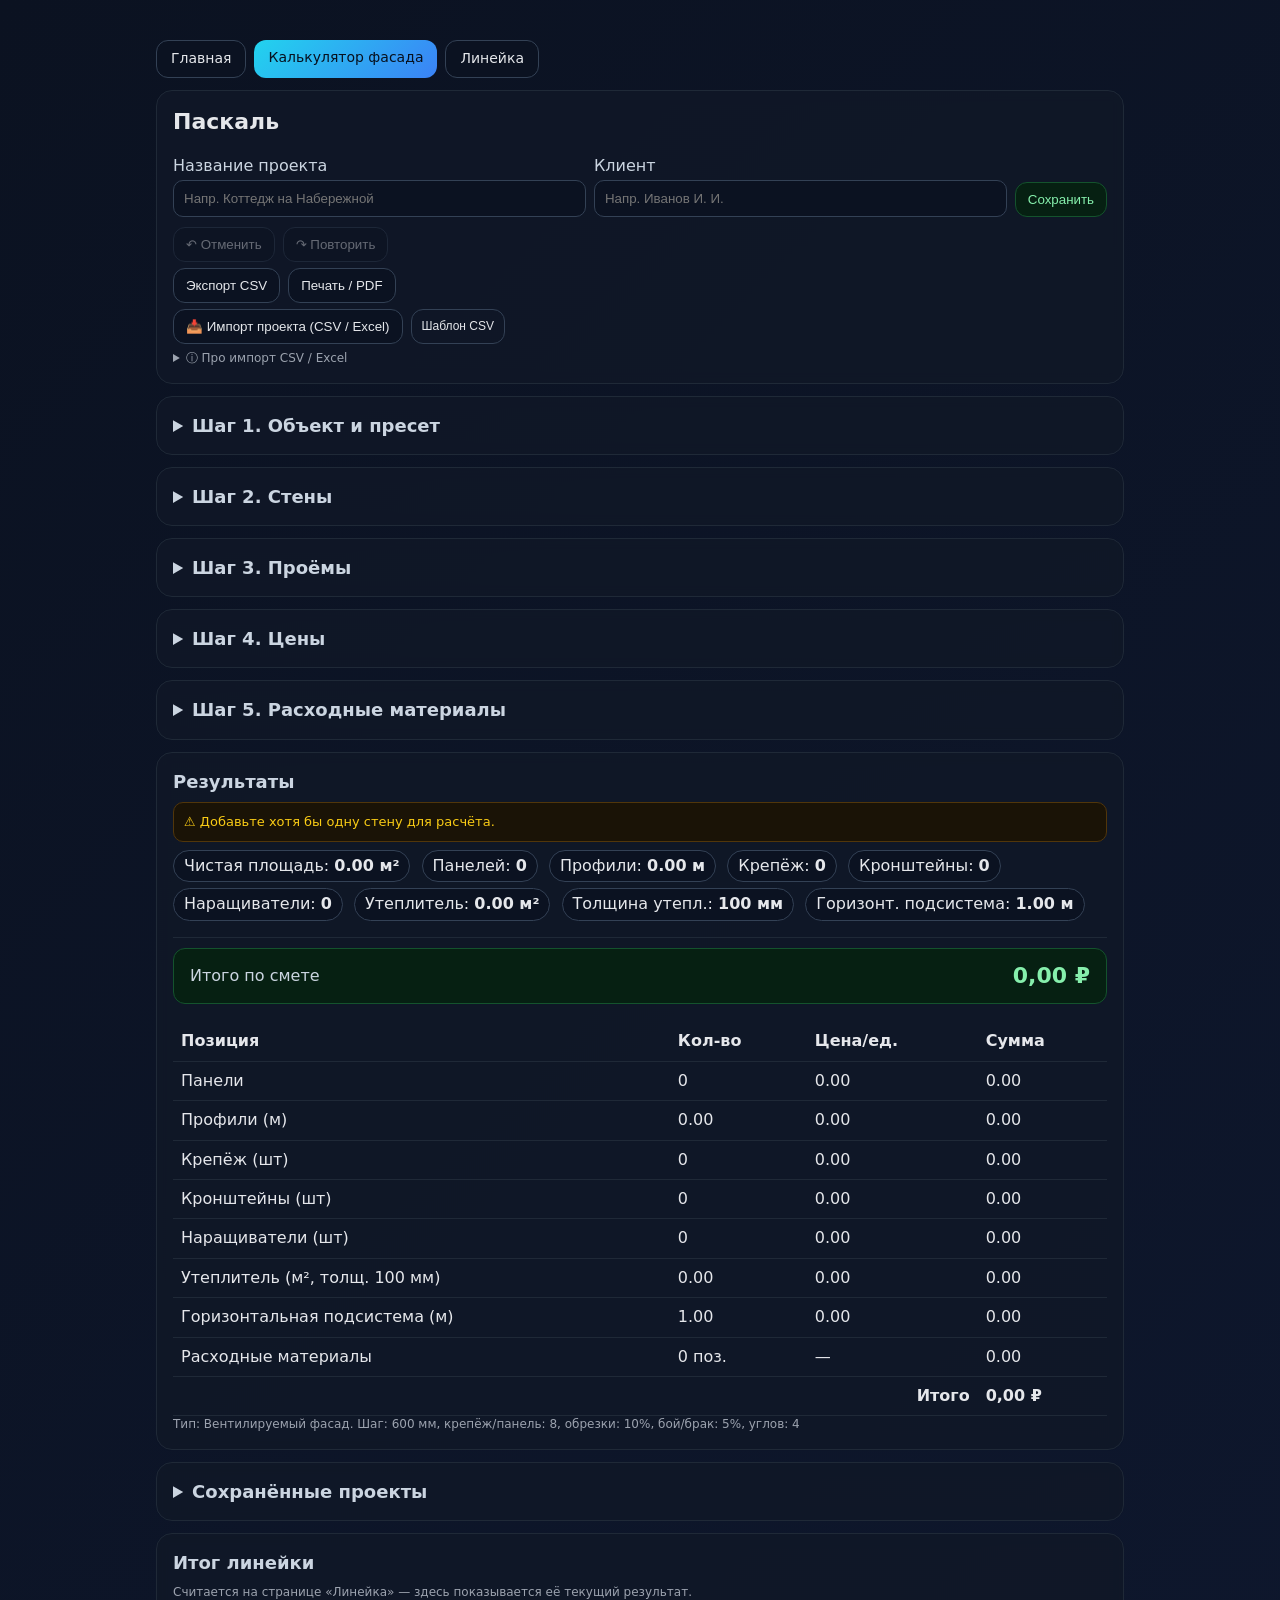
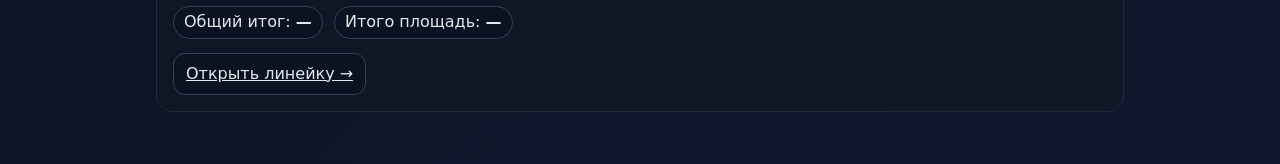
==== commit 15234619: "Auto-transfer home express data into the full calculator The home express page writes its walls, ope" ====
--- a/calculator.html
+++ b/calculator.html
@@ -473,6 +473,24 @@
 }
 function loadDraftRaw(){
   try{ return localStorage.getItem(DRAFT_KEY); }catch(e){ return null; }
+}
+
+// Перенос данных со страницы «Главная» (экспресс-расчёт). Стены/проёмы/обрезки
+// приходят в метрах через общий ключ localStorage. По решению пользователя
+// «Главная всегда обновляет»: при наличии данных на Главной они перезаписывают
+// стены, проёмы и % обрезков в калькуляторе. Если на Главной пусто — не трогаем.
+const BRIDGE_KEY = 'facadeToCalcBridge';
+function applyBridge(){
+  let b = null;
+  try{ const r = localStorage.getItem(BRIDGE_KEY); b = r ? JSON.parse(r) : null; }catch(e){}
+  if(!b) return false;
+  const walls = Array.isArray(b.walls) ? b.walls : [];
+  const openings = Array.isArray(b.openings) ? b.openings : [];
+  if(!walls.length && !openings.length) return false;
+  state.walls = walls.map(w=>({ width:+w.width||0, height:+w.height||0, count:Math.max(1, Math.floor(+w.count||1)) }));
+  state.openings = openings.map(o=>({ type: o.type==='door'?'door':'window', width:+o.width||0, height:+o.height||0, count:Math.max(1, Math.floor(+o.count||1)) }));
+  if(b.waste != null && isFinite(+b.waste)) $('#waste').value = b.waste;
+  return true;
 }
 
 function updateUndoRedoButtons(){
@@ -1315,9 +1333,26 @@
   renderTables();
   recalc();
 }
+// Перенос со страницы «Главная»: если там есть данные — они перезаписывают
+// стены/проёмы/обрезки, чтобы можно было продолжить работу здесь.
+if(applyBridge()){
+  renderTables();
+  recalc();
+  $('#draftNote').textContent = 'Стены, проёмы и % обрезков перенесены со страницы «Главная».';
+}
 lastSnapshot = snapshotState();
 saveDraft(lastSnapshot);
 updateUndoRedoButtons();
+
+// Живое обновление, если Главную меняют в другой вкладке.
+window.addEventListener('storage', function(e){
+  if(e.key === BRIDGE_KEY && applyBridge()){
+    renderTables();
+    recalc();
+    commitHistoryImmediate();
+    $('#draftNote').textContent = 'Стены, проёмы и % обрезков перенесены со страницы «Главная».';
+  }
+});
 
 // --- Итог линейки на этой странице (читается из localStorage, пишется страницей «Линейка») ---
 (function(){
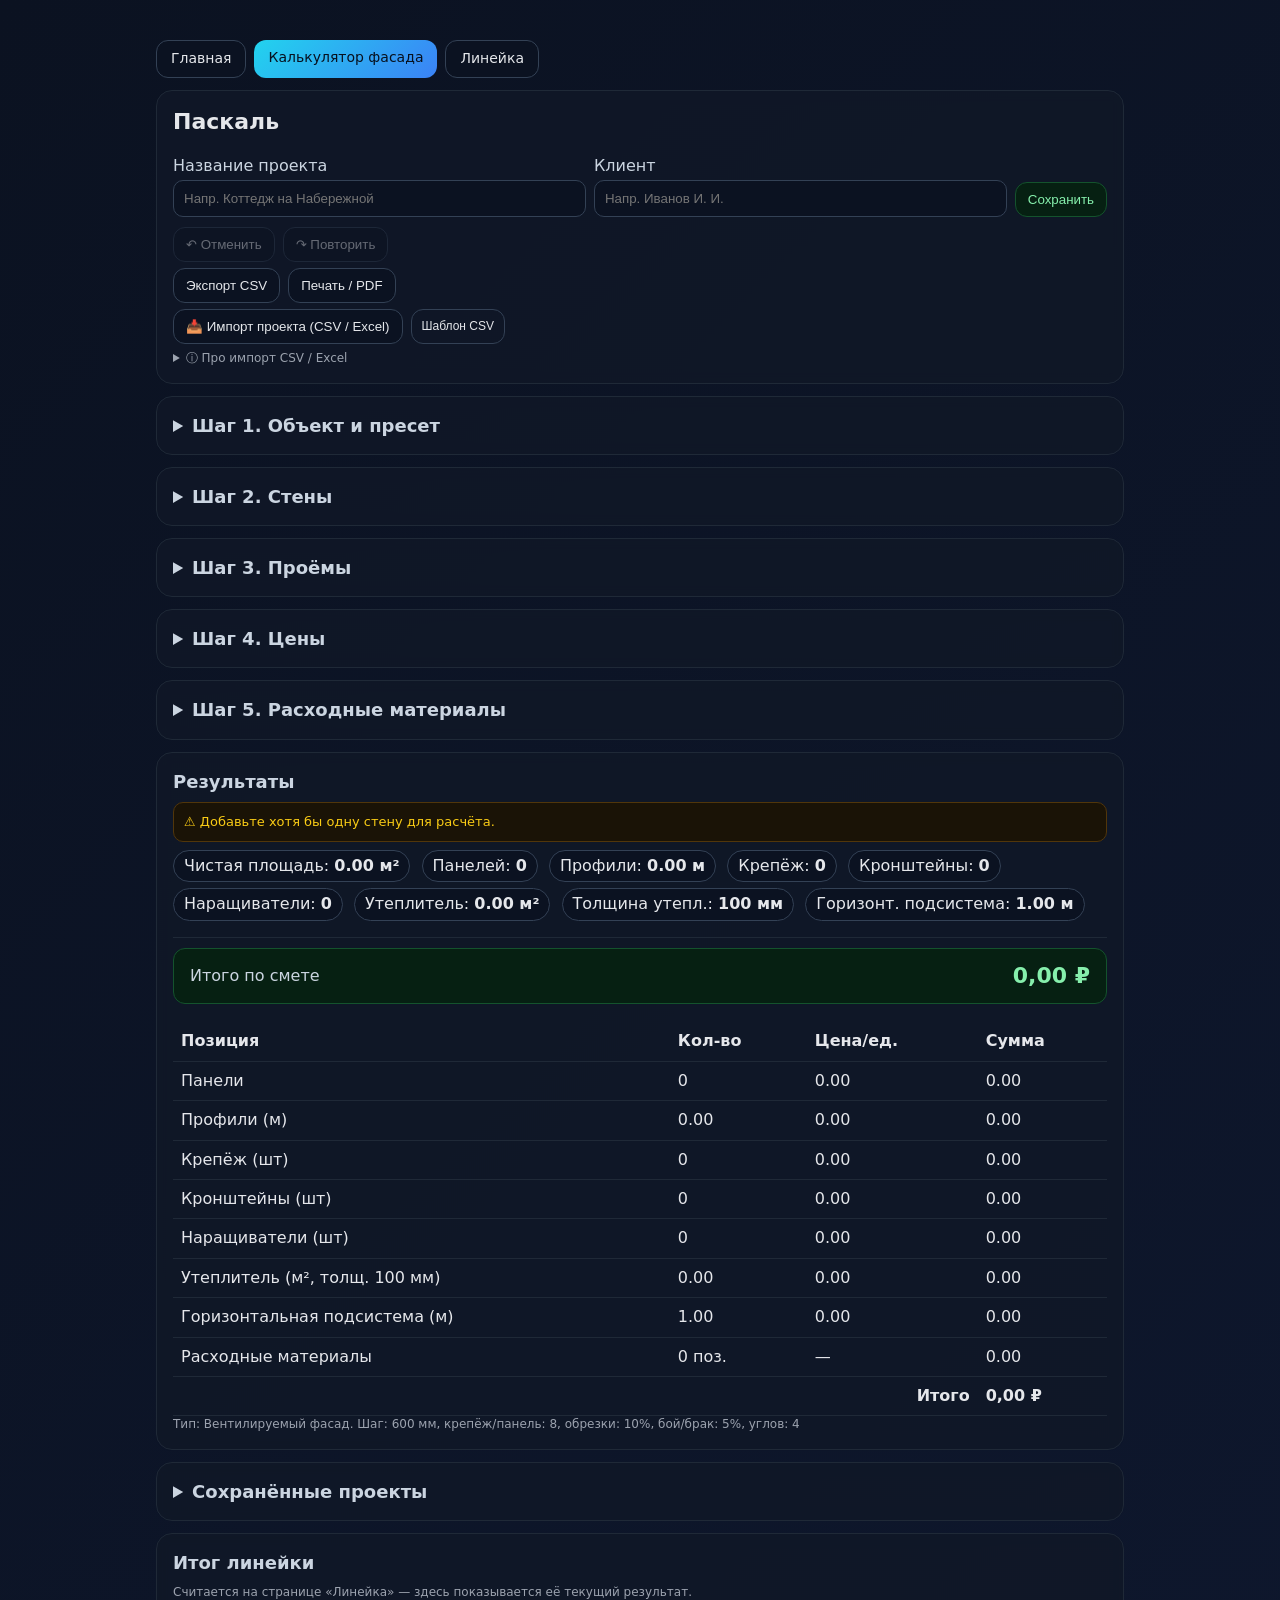
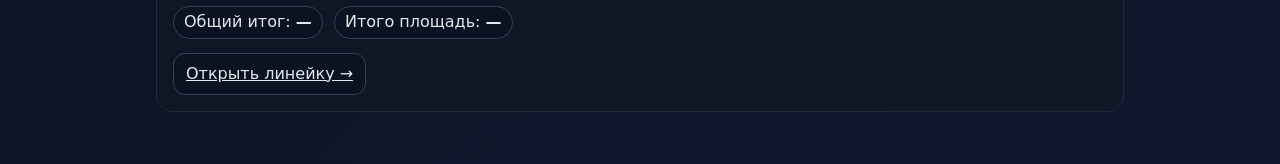
==== commit f3175b15: "Calculator: add installation labour cost (₽/m² × facade area) Add a "Цена монтажа (₽/м²)" field to S" ====
--- a/calculator.html
+++ b/calculator.html
@@ -179,6 +179,7 @@
       </div>
       <div class="grid-3" style="margin-top:10px">
         <div><label id="priceHSubsystemLabel">Цена горизонтальной подсистемы (₽/мп)</label><input type="text" id="priceHSubsystem" inputmode="decimal" placeholder="₽/мп"></div>
+        <div><label>Цена монтажа (₽/м²)</label><input type="text" id="priceLabor" inputmode="decimal" placeholder="₽/м²"><div class="muted small" style="margin-top:4px">Работы = цена × чистая площадь фасада.</div></div>
       </div>
       <div class="grid-2 knauf-only" id="priceRevealsDripsGroup" style="margin-top:10px">
         <div><label>Цена откоса (₽/шт)</label><input type="text" id="priceReveal" inputmode="decimal" placeholder="₽/шт"></div>
@@ -418,6 +419,7 @@
     priceHSubsystem: $('#priceHSubsystem').value,
     priceReveal: $('#priceReveal').value,
     priceDrip: $('#priceDrip').value,
+    priceLabor: $('#priceLabor').value,
     walls: state.walls,
     openings: state.openings,
     consumables: state.consumables
@@ -456,6 +458,7 @@
   $('#priceHSubsystem').value = s.priceHSubsystem;
   $('#priceReveal').value = s.priceReveal != null ? s.priceReveal : '';
   $('#priceDrip').value = s.priceDrip != null ? s.priceDrip : '';
+  $('#priceLabor').value = s.priceLabor != null ? s.priceLabor : '';
   state.walls = s.walls;
   state.openings = s.openings;
   state.consumables = s.consumables || [];
@@ -564,6 +567,7 @@
   $('#priceHSubsystem').value = '';
   $('#priceReveal').value = '';
   $('#priceDrip').value = '';
+  $('#priceLabor').value = '';
   state.walls = [];
   state.openings = [];
   state.consumables = [];
@@ -742,9 +746,12 @@
   const costReveals = reveals * priceReveal;
   const costDrips   = drips * priceDrip;
   const costConsumables = state.consumables.reduce((s,c)=> s + Math.max(0,c.qty)*Math.max(0,c.price), 0);
-  const total = costPanels + costProfiles + costFasteners + costBrackets + costExtenders + costInsulation + costHSubsystem + costReveals + costDrips + costConsumables;
-
-  return {wallsArea, openingsArea, netArea, panels, profilesLen, fasteners, brackets, extenders, insulationArea, hSubsystemLen, reveals, drips, costPanels, costProfiles, costFasteners, costBrackets, costExtenders, costInsulation, costHSubsystem, costReveals, costDrips, costConsumables, total, step, fast, wasteP, damageP, corners, innerCorners};
+  // Монтажные работы: цена за м² × чистая площадь фасада (для любого типа фасада).
+  const priceLabor = Math.max(0, parseNum($('#priceLabor').value));
+  const costLabor = netArea * priceLabor;
+  const total = costPanels + costProfiles + costFasteners + costBrackets + costExtenders + costInsulation + costHSubsystem + costReveals + costDrips + costConsumables + costLabor;
+
+  return {wallsArea, openingsArea, netArea, panels, profilesLen, fasteners, brackets, extenders, insulationArea, hSubsystemLen, reveals, drips, costPanels, costProfiles, costFasteners, costBrackets, costExtenders, costInsulation, costHSubsystem, costReveals, costDrips, costConsumables, costLabor, total, step, fast, wasteP, damageP, corners, innerCorners};
 }
 
 function renderResults(r){
@@ -795,6 +802,7 @@
       <tr><td>${insRowLabel}</td><td>${r.insulationArea.toFixed(2)}</td><td>${parseNum($('#priceInsulation').value).toFixed(2)}</td><td>${r.costInsulation.toFixed(2)}</td></tr>
       <tr><td>${hsubLabel}</td><td>${r.hSubsystemLen.toFixed(2)}</td><td>${parseNum($('#priceHSubsystem').value).toFixed(2)}</td><td>${r.costHSubsystem.toFixed(2)}</td></tr>${knaufRows}
       <tr><td>Расходные материалы</td><td>${state.consumables.length} поз.</td><td>—</td><td>${r.costConsumables.toFixed(2)}</td></tr>
+      ${r.costLabor > 0 ? `<tr><td>Монтажные работы (м²)</td><td>${r.netArea.toFixed(2)}</td><td>${parseNum($('#priceLabor').value).toFixed(2)}</td><td>${r.costLabor.toFixed(2)}</td></tr>` : ''}
       <tr><th colspan="3" style="text-align:right">Итого</th><th>${fmtMoney(r.total)}</th></tr>
     </table>
     </div>`;
@@ -928,6 +936,7 @@
       priceHSubsystem: Math.max(0, parseNum($('#priceHSubsystem').value)),
       priceReveal: Math.max(0, parseNum($('#priceReveal').value)),
       priceDrip: Math.max(0, parseNum($('#priceDrip').value)),
+      priceLabor: Math.max(0, parseNum($('#priceLabor').value)),
     },
     result: calculate(),
     date: new Date().toISOString()
@@ -1002,6 +1011,7 @@
   $('#priceHSubsystem').value = p.params.priceHSubsystem || '';
   $('#priceReveal').value = p.params.priceReveal || '';
   $('#priceDrip').value = p.params.priceDrip || '';
+  $('#priceLabor').value = p.params.priceLabor || '';
   state.walls = p.walls || [];
   state.openings = p.openings || [];
   state.consumables = p.consumables || [];
@@ -1046,6 +1056,8 @@
   p.consumables.forEach(c=>{
     rows.push([c.name || 'Расходный материал', c.qty, (+c.price).toFixed(2), (Math.max(0,c.qty)*Math.max(0,c.price)).toFixed(2)]);
   });
+  if(p.result.costLabor > 0)
+    rows.push(['Монтажные работы (м²)', p.result.netArea.toFixed(2), (p.params.priceLabor||0).toFixed(2), p.result.costLabor.toFixed(2)]);
   rows.push(['Итого','','', p.result.total.toFixed(2)]);
   const text = rows.map(r=>r.join(';')).join('\n');
   const blob = new Blob(['﻿' + text], {type:'text/csv;charset=utf-8;'});
@@ -1254,6 +1266,8 @@
   state.consumables.forEach(c=>{
     html += `<tr><td>${escapeHtml(c.name || 'Расходный материал')}</td><td>${c.qty}</td><td>${(+c.price).toFixed(2)}</td><td>${(Math.max(0,c.qty)*Math.max(0,c.price)).toFixed(2)}</td></tr>`;
   });
+  if(r.costLabor > 0)
+    html += `<tr><td>Монтажные работы (м²)</td><td>${r.netArea.toFixed(2)}</td><td>${parseNum($('#priceLabor').value).toFixed(2)}</td><td>${r.costLabor.toFixed(2)}</td></tr>`;
   html += `
       <tr><th colspan="3" style="text-align:right">Итого</th><th>${fmtMoney(r.total)}</th></tr>
     </tbody></table>`;
@@ -1266,7 +1280,7 @@
 }
 
 // Bind base inputs for auto-recalc
-['fasteners','waste','damagePercent','corners','innerCorners','reveals','drips','bracketsPerM2','hSubsystemQty','pricePanel','priceProfile','priceFast','priceBracket','priceExtender','priceInsulation','priceHSubsystem','priceReveal','priceDrip','projectName','clientName'].forEach(id=>{
+['fasteners','waste','damagePercent','corners','innerCorners','reveals','drips','bracketsPerM2','hSubsystemQty','pricePanel','priceProfile','priceFast','priceBracket','priceExtender','priceInsulation','priceHSubsystem','priceReveal','priceDrip','priceLabor','projectName','clientName'].forEach(id=>{
   on(document.getElementById(id),'input', e=>{ recalc(); scheduleHistoryCommit(); });
 });
 on($('#sheetMaterial'),'change', e=>{ applySheetMaterial(); commitHistoryImmediate(); });
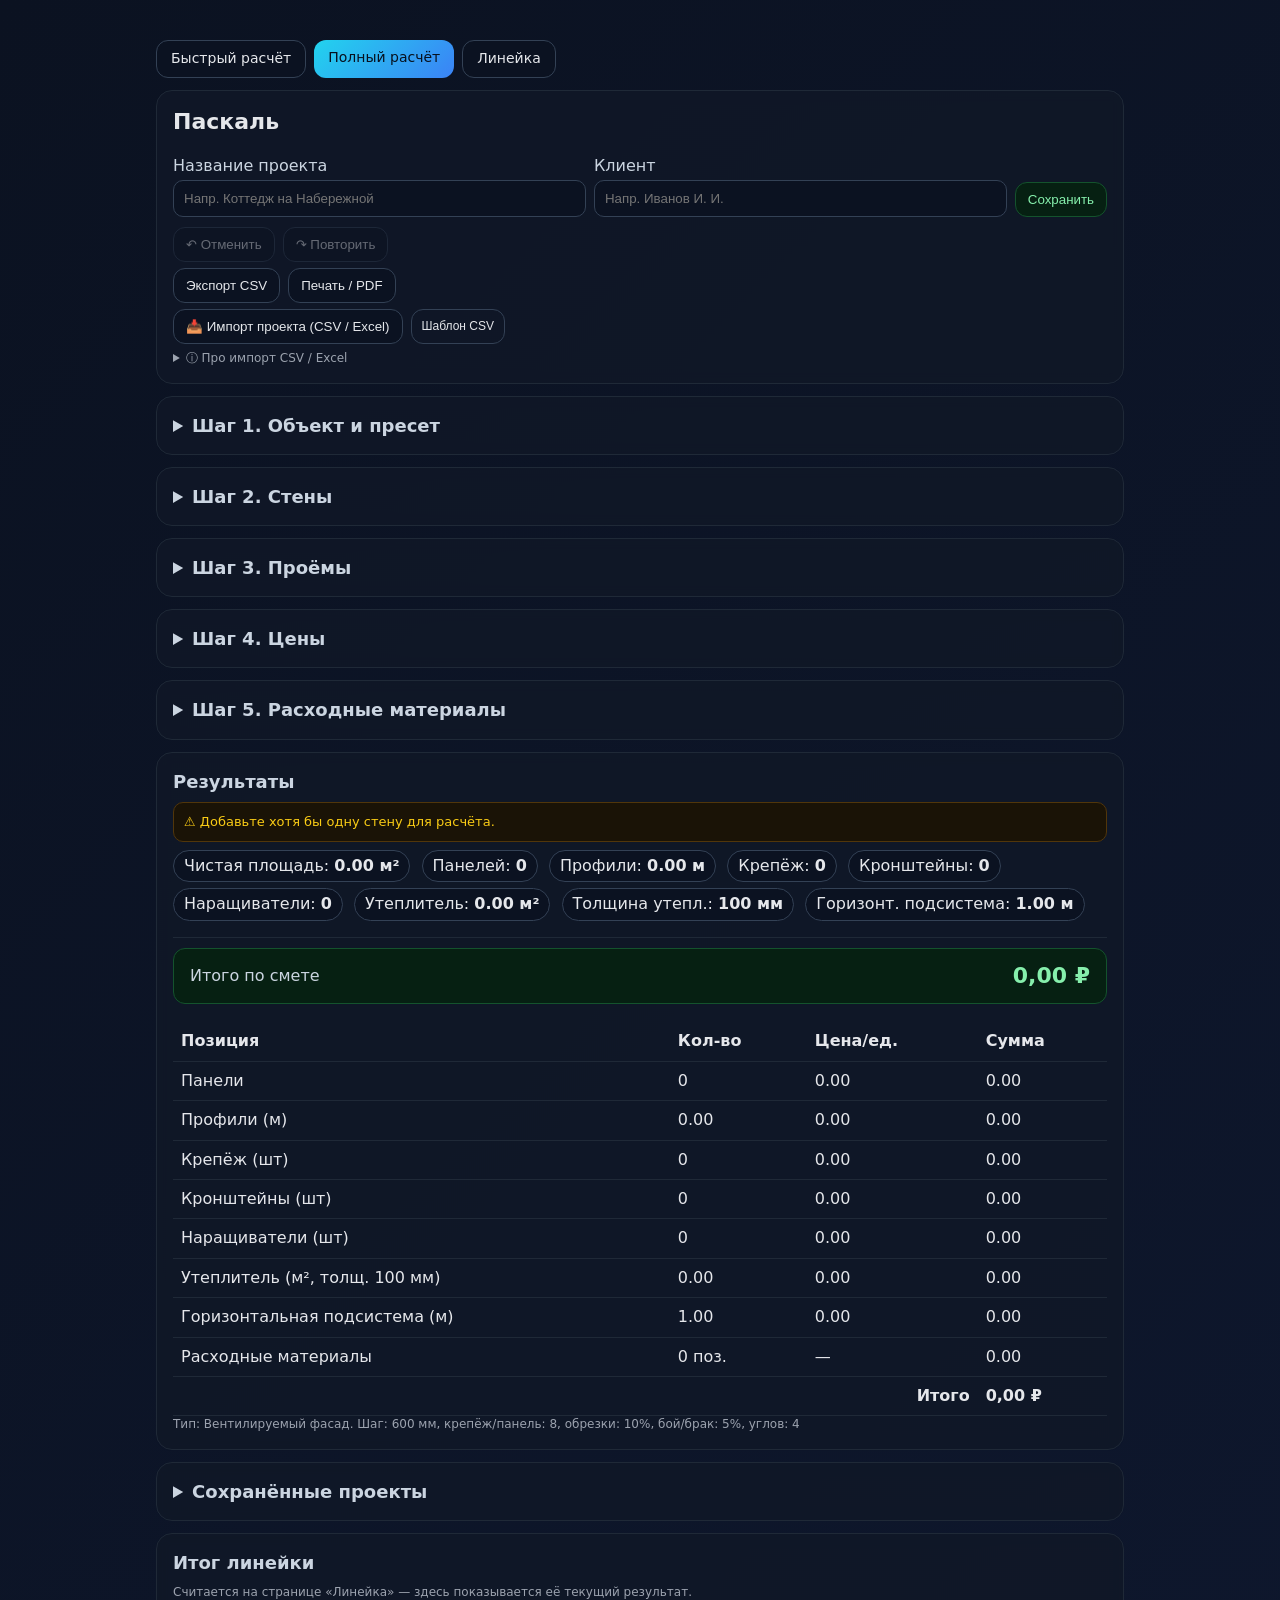
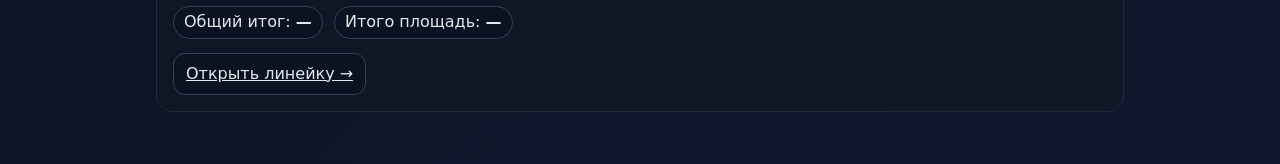
==== commit 32cac896: "Rename sections: "Быстрый расчёт" and "Полный расчёт" The nav labels didn't match what the pages do." ====
--- a/calculator.html
+++ b/calculator.html
@@ -3,14 +3,14 @@
 <head>
   <meta charset="UTF-8" />
   <meta name="viewport" content="width=device-width, initial-scale=1" />
-  <title>Паскаль — Калькулятор фасада</title>
+  <title>Паскаль — Полный расчёт</title>
   <link rel="stylesheet" href="styles.css">
 </head>
 <body>
   <div class="wrap">
     <nav class="nav">
-      <a href="index.html">Главная</a>
-      <a href="calculator.html" class="active">Калькулятор фасада</a>
+      <a href="index.html">Быстрый расчёт</a>
+      <a href="calculator.html" class="active">Полный расчёт</a>
       <a href="ruler.html">Линейка</a>
     </nav>
     <div class="card">
@@ -180,6 +180,7 @@
       <div class="grid-3" style="margin-top:10px">
         <div><label id="priceHSubsystemLabel">Цена горизонтальной подсистемы (₽/мп)</label><input type="text" id="priceHSubsystem" inputmode="decimal" placeholder="₽/мп"></div>
         <div><label>Цена монтажа (₽/м²)</label><input type="text" id="priceLabor" inputmode="decimal" placeholder="₽/м²"><div class="muted small" style="margin-top:4px">Работы = цена × чистая площадь фасада.</div></div>
+        <div class="wet-hide"><label>Панель/лист: шт в упаковке</label><input type="text" id="panelPack" inputmode="decimal" placeholder="шт/упак."><div class="muted small" style="margin-top:4px">Если задано — покупка округляется до целых упаковок.</div></div>
       </div>
       <div class="grid-2 knauf-only" id="priceRevealsDripsGroup" style="margin-top:10px">
         <div><label>Цена откоса (₽/шт)</label><input type="text" id="priceReveal" inputmode="decimal" placeholder="₽/шт"></div>
@@ -420,6 +421,7 @@
     priceReveal: $('#priceReveal').value,
     priceDrip: $('#priceDrip').value,
     priceLabor: $('#priceLabor').value,
+    panelPack: $('#panelPack').value,
     walls: state.walls,
     openings: state.openings,
     consumables: state.consumables
@@ -459,6 +461,7 @@
   $('#priceReveal').value = s.priceReveal != null ? s.priceReveal : '';
   $('#priceDrip').value = s.priceDrip != null ? s.priceDrip : '';
   $('#priceLabor').value = s.priceLabor != null ? s.priceLabor : '';
+  $('#panelPack').value = s.panelPack != null ? s.panelPack : '';
   state.walls = s.walls;
   state.openings = s.openings;
   state.consumables = s.consumables || [];
@@ -478,10 +481,10 @@
   try{ return localStorage.getItem(DRAFT_KEY); }catch(e){ return null; }
 }
 
-// Перенос данных со страницы «Главная» (экспресс-расчёт). Стены/проёмы/обрезки
+// Перенос данных со страницы «Быстрый расчёт». Стены/проёмы/обрезки
 // приходят в метрах через общий ключ localStorage. По решению пользователя
-// «Главная всегда обновляет»: при наличии данных на Главной они перезаписывают
-// стены, проёмы и % обрезков в калькуляторе. Если на Главной пусто — не трогаем.
+// «Быстрый расчёт всегда обновляет»: при наличии данных там они перезаписывают
+// стены, проёмы и % обрезков в калькуляторе. Если там пусто — не трогаем.
 const BRIDGE_KEY = 'facadeToCalcBridge';
 function applyBridge(){
   let b = null;
@@ -568,6 +571,7 @@
   $('#priceReveal').value = '';
   $('#priceDrip').value = '';
   $('#priceLabor').value = '';
+  $('#panelPack').value = '';
   state.walls = [];
   state.openings = [];
   state.consumables = [];
@@ -714,6 +718,11 @@
   const wasteCoeff = 1 + wasteP/100;
   const damageCoeff = 1 + damageP/100;
   const panels = isWet ? 0 : ceil((netArea / panelArea) * wasteCoeff * damageCoeff);
+  // Округление до целых упаковок: если задано «шт в упаковке», покупаем целые
+  // пачки, и в смету идёт именно закупаемое количество (panelsBuy).
+  const panelPack = Math.max(0, Math.floor(parseNum($('#panelPack').value)));
+  const panelPacks = (panelPack > 0 && panels > 0) ? ceil(panels / panelPack) : 0;
+  const panelsBuy = panelPacks > 0 ? panelPacks * panelPack : panels;
 
   let profilesLenRaw = 0;
   let heightWeighted = 0, countTotal = 0;
@@ -736,7 +745,7 @@
   const insulationArea = netArea * wasteCoeff;
   const hSubsystemLen = hSubsystemQty * hSubsystemLength;
 
-  const costPanels    = panels * pricePanel;
+  const costPanels    = panelsBuy * pricePanel;
   const costProfiles  = profilesLen * priceProfile;
   const costFasteners = fasteners * priceFast;
   const costBrackets  = brackets * priceBracket;
@@ -751,7 +760,7 @@
   const costLabor = netArea * priceLabor;
   const total = costPanels + costProfiles + costFasteners + costBrackets + costExtenders + costInsulation + costHSubsystem + costReveals + costDrips + costConsumables + costLabor;
 
-  return {wallsArea, openingsArea, netArea, panels, profilesLen, fasteners, brackets, extenders, insulationArea, hSubsystemLen, reveals, drips, costPanels, costProfiles, costFasteners, costBrackets, costExtenders, costInsulation, costHSubsystem, costReveals, costDrips, costConsumables, costLabor, total, step, fast, wasteP, damageP, corners, innerCorners};
+  return {wallsArea, openingsArea, netArea, panels, panelPack, panelPacks, panelsBuy, profilesLen, fasteners, brackets, extenders, insulationArea, hSubsystemLen, reveals, drips, costPanels, costProfiles, costFasteners, costBrackets, costExtenders, costInsulation, costHSubsystem, costReveals, costDrips, costConsumables, costLabor, total, step, fast, wasteP, damageP, corners, innerCorners};
 }
 
 function renderResults(r){
@@ -765,7 +774,7 @@
   const sheetRow  = isKnauf ? 'Листы'  : 'Панели';
   // Для мокрого фасада вентилируемые позиции не показываем.
   const ventPills = isWet ? '' : `
-    <div class="pill">${sheetPill}: <b>${r.panels}</b></div>
+    <div class="pill">${sheetPill}: <b>${r.panels}</b>${r.panelPacks ? ` <span class="muted small">(куплено ${r.panelsBuy}, ${r.panelPacks} уп.)</span>` : ''}</div>
     <div class="pill">Профили: <b>${r.profilesLen.toFixed(2)} м</b></div>
     <div class="pill">Крепёж: <b>${r.fasteners}</b></div>
     <div class="pill">Кронштейны: <b>${r.brackets}</b></div>
@@ -786,7 +795,7 @@
     <div class="pill">${hsubPill}: <b>${r.hSubsystemLen.toFixed(2)} ${hsubUnit}</b></div>
     ${isKnauf ? `<div class="pill">Откосы: <b>${r.reveals}</b></div><div class="pill">Отливы: <b>${r.drips}</b></div>` : ''}`;
   const ventRows = isWet ? '' : `
-      <tr><td>${sheetRow}</td><td>${r.panels}</td><td>${parseNum($('#pricePanel').value).toFixed(2)}</td><td>${r.costPanels.toFixed(2)}</td></tr>
+      <tr><td>${sheetRow}${r.panelPacks ? ` (${r.panelPacks} уп.)` : ''}</td><td>${r.panelsBuy}</td><td>${parseNum($('#pricePanel').value).toFixed(2)}</td><td>${r.costPanels.toFixed(2)}</td></tr>
       <tr><td>Профили (м)</td><td>${r.profilesLen.toFixed(2)}</td><td>${parseNum($('#priceProfile').value).toFixed(2)}</td><td>${r.costProfiles.toFixed(2)}</td></tr>
       <tr><td>Крепёж (шт)</td><td>${r.fasteners}</td><td>${parseNum($('#priceFast').value).toFixed(2)}</td><td>${r.costFasteners.toFixed(2)}</td></tr>
       <tr><td>Кронштейны (шт)</td><td>${r.brackets}</td><td>${parseNum($('#priceBracket').value).toFixed(2)}</td><td>${r.costBrackets.toFixed(2)}</td></tr>
@@ -937,6 +946,7 @@
       priceReveal: Math.max(0, parseNum($('#priceReveal').value)),
       priceDrip: Math.max(0, parseNum($('#priceDrip').value)),
       priceLabor: Math.max(0, parseNum($('#priceLabor').value)),
+      panelPack: Math.max(0, Math.floor(parseNum($('#panelPack').value))),
     },
     result: calculate(),
     date: new Date().toISOString()
@@ -1012,6 +1022,7 @@
   $('#priceReveal').value = p.params.priceReveal || '';
   $('#priceDrip').value = p.params.priceDrip || '';
   $('#priceLabor').value = p.params.priceLabor || '';
+  $('#panelPack').value = p.params.panelPack || '';
   state.walls = p.walls || [];
   state.openings = p.openings || [];
   state.consumables = p.consumables || [];
@@ -1040,7 +1051,8 @@
     ['Позиция','Кол-во','Цена/ед.','Сумма']
   ];
   if(!isWet){
-    rows.push([isKnauf ? 'Листы' : 'Панели', p.result.panels, p.params.pricePanel.toFixed(2), p.result.costPanels.toFixed(2)]);
+    const pBuy = p.result.panelsBuy != null ? p.result.panelsBuy : p.result.panels;
+    rows.push([(isKnauf ? 'Листы' : 'Панели') + (p.result.panelPacks ? ` (${p.result.panelPacks} уп.)` : ''), pBuy, p.params.pricePanel.toFixed(2), p.result.costPanels.toFixed(2)]);
     rows.push(['Профили (м)', p.result.profilesLen.toFixed(2), p.params.priceProfile.toFixed(2), p.result.costProfiles.toFixed(2)]);
     rows.push(['Крепёж', p.result.fasteners, p.params.priceFast.toFixed(2), p.result.costFasteners.toFixed(2)]);
     rows.push(['Кронштейны', p.result.brackets, p.params.priceBracket.toFixed(2), p.result.costBrackets.toFixed(2)]);
@@ -1254,7 +1266,7 @@
   html += `</tbody></table>
     <h2>Результат</h2>
     <table><thead><tr><th>Позиция</th><th>Кол-во</th><th>Цена/ед.</th><th>Сумма</th></tr></thead><tbody>${isWet ? '' : `
-      <tr><td>${isKnauf ? 'Листы' : 'Панели'}</td><td>${r.panels}</td><td>${parseNum($('#pricePanel').value).toFixed(2)}</td><td>${r.costPanels.toFixed(2)}</td></tr>
+      <tr><td>${isKnauf ? 'Листы' : 'Панели'}${r.panelPacks ? ` (${r.panelPacks} уп.)` : ''}</td><td>${r.panelsBuy}</td><td>${parseNum($('#pricePanel').value).toFixed(2)}</td><td>${r.costPanels.toFixed(2)}</td></tr>
       <tr><td>Профили (м)</td><td>${r.profilesLen.toFixed(2)}</td><td>${parseNum($('#priceProfile').value).toFixed(2)}</td><td>${r.costProfiles.toFixed(2)}</td></tr>
       <tr><td>Крепёж (шт)</td><td>${r.fasteners}</td><td>${parseNum($('#priceFast').value).toFixed(2)}</td><td>${r.costFasteners.toFixed(2)}</td></tr>
       <tr><td>Кронштейны (шт)</td><td>${r.brackets}</td><td>${parseNum($('#priceBracket').value).toFixed(2)}</td><td>${r.costBrackets.toFixed(2)}</td></tr>
@@ -1280,7 +1292,7 @@
 }
 
 // Bind base inputs for auto-recalc
-['fasteners','waste','damagePercent','corners','innerCorners','reveals','drips','bracketsPerM2','hSubsystemQty','pricePanel','priceProfile','priceFast','priceBracket','priceExtender','priceInsulation','priceHSubsystem','priceReveal','priceDrip','priceLabor','projectName','clientName'].forEach(id=>{
+['fasteners','waste','damagePercent','corners','innerCorners','reveals','drips','bracketsPerM2','hSubsystemQty','pricePanel','priceProfile','priceFast','priceBracket','priceExtender','priceInsulation','priceHSubsystem','priceReveal','priceDrip','priceLabor','panelPack','projectName','clientName'].forEach(id=>{
   on(document.getElementById(id),'input', e=>{ recalc(); scheduleHistoryCommit(); });
 });
 on($('#sheetMaterial'),'change', e=>{ applySheetMaterial(); commitHistoryImmediate(); });
@@ -1347,12 +1359,12 @@
   renderTables();
   recalc();
 }
-// Перенос со страницы «Главная»: если там есть данные — они перезаписывают
+// Перенос со страницы «Быстрый расчёт»: если там есть данные — они перезаписывают
 // стены/проёмы/обрезки, чтобы можно было продолжить работу здесь.
 if(applyBridge()){
   renderTables();
   recalc();
-  $('#draftNote').textContent = 'Стены, проёмы и % обрезков перенесены со страницы «Главная».';
+  $('#draftNote').textContent = 'Стены, проёмы и % обрезков перенесены со страницы «Быстрый расчёт».';
 }
 lastSnapshot = snapshotState();
 saveDraft(lastSnapshot);
@@ -1364,7 +1376,7 @@
     renderTables();
     recalc();
     commitHistoryImmediate();
-    $('#draftNote').textContent = 'Стены, проёмы и % обрезков перенесены со страницы «Главная».';
+    $('#draftNote').textContent = 'Стены, проёмы и % обрезков перенесены со страницы «Быстрый расчёт».';
   }
 });
 
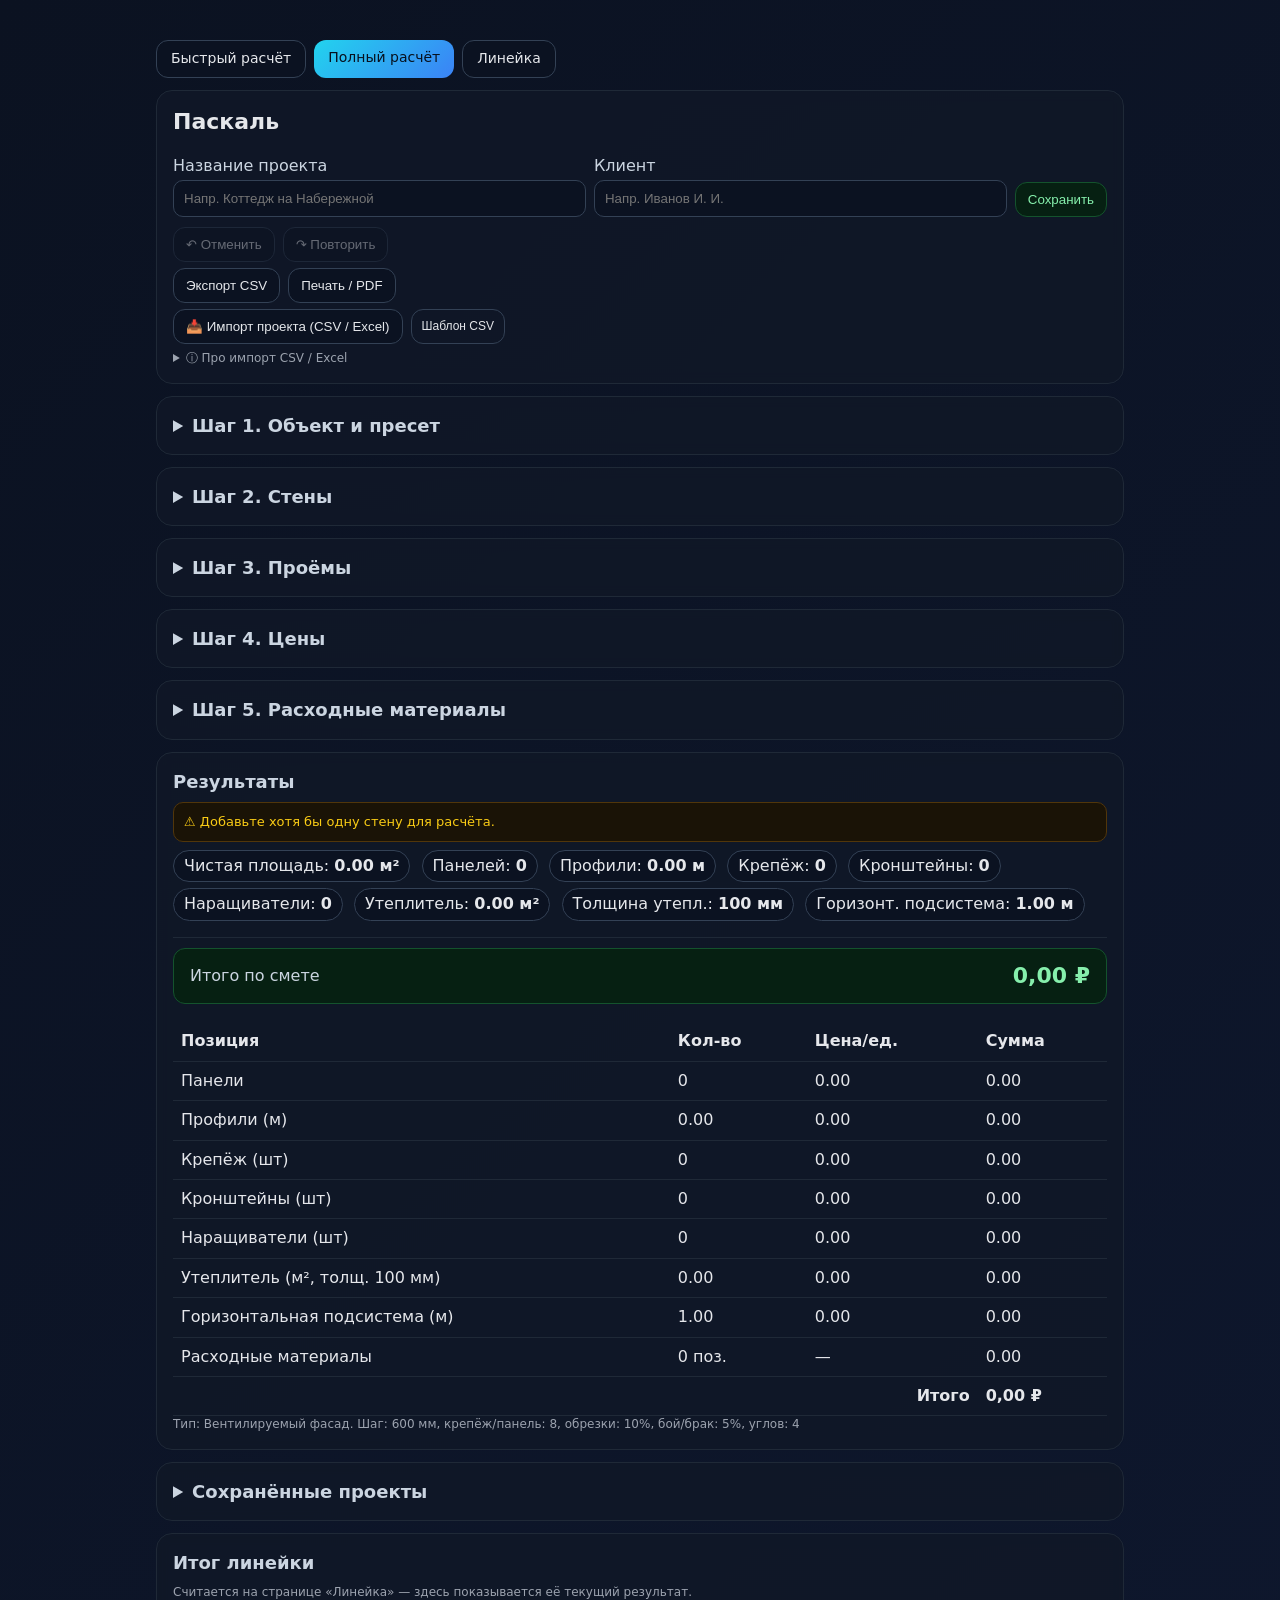
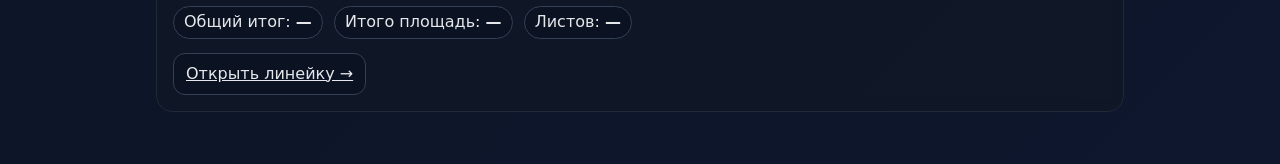
==== commit 79771a46: "Carry ruler sheet count into the "Полный расчёт" summary The "Итог линейки" card on the calculator p" ====
--- a/calculator.html
+++ b/calculator.html
@@ -237,6 +237,7 @@
       <div class="muted small" style="margin-bottom:6px">Считается на странице «Линейка» — здесь показывается её текущий результат.</div>
       <span class="pill" style="font-size:16px">Общий итог: <b id="sumGrand">—</b></span>
       <span class="pill" style="font-size:16px">Итого площадь: <b id="sumArea">—</b></span>
+      <span class="pill" style="font-size:16px">Листов: <b id="sumSheets">—</b><span class="muted small" id="sumSheetsExtra"></span></span>
       <div class="actions" style="margin-top:8px"><a class="btn" href="ruler.html">Открыть линейку →</a></div>
     </div>
   </div>
@@ -1391,10 +1392,13 @@
     let s = null;
     try{ const r = localStorage.getItem('facadeTapeSummary'); s = r ? JSON.parse(r) : null; }catch(e){}
     const g = document.getElementById('sumGrand'), a = document.getElementById('sumArea');
+    const sh = document.getElementById('sumSheets'), shx = document.getElementById('sumSheetsExtra');
     if(!g || !a) return;
-    if(!s){ g.textContent = '—'; a.textContent = '—'; return; }
+    if(!s){ g.textContent = '—'; a.textContent = '—'; if(sh) sh.textContent = '—'; if(shx) shx.textContent = ''; return; }
     g.textContent = fmtGrand(Number(s.grandMm) || 0, s.unit || 'mm');
     a.textContent = ((Number(s.areaM2) || 0).toFixed(2)) + ' м²';
+    if(sh) sh.textContent = (s.sheets != null ? s.sheets : '—');
+    if(shx) shx.textContent = (Number(s.oversize) > 0) ? ` +${s.oversize} не влезло` : '';
   }
   window.addEventListener('storage', function(e){ if(e.key === 'facadeTapeSummary') render(); });
   document.addEventListener('visibilitychange', function(){ if(!document.hidden) render(); });
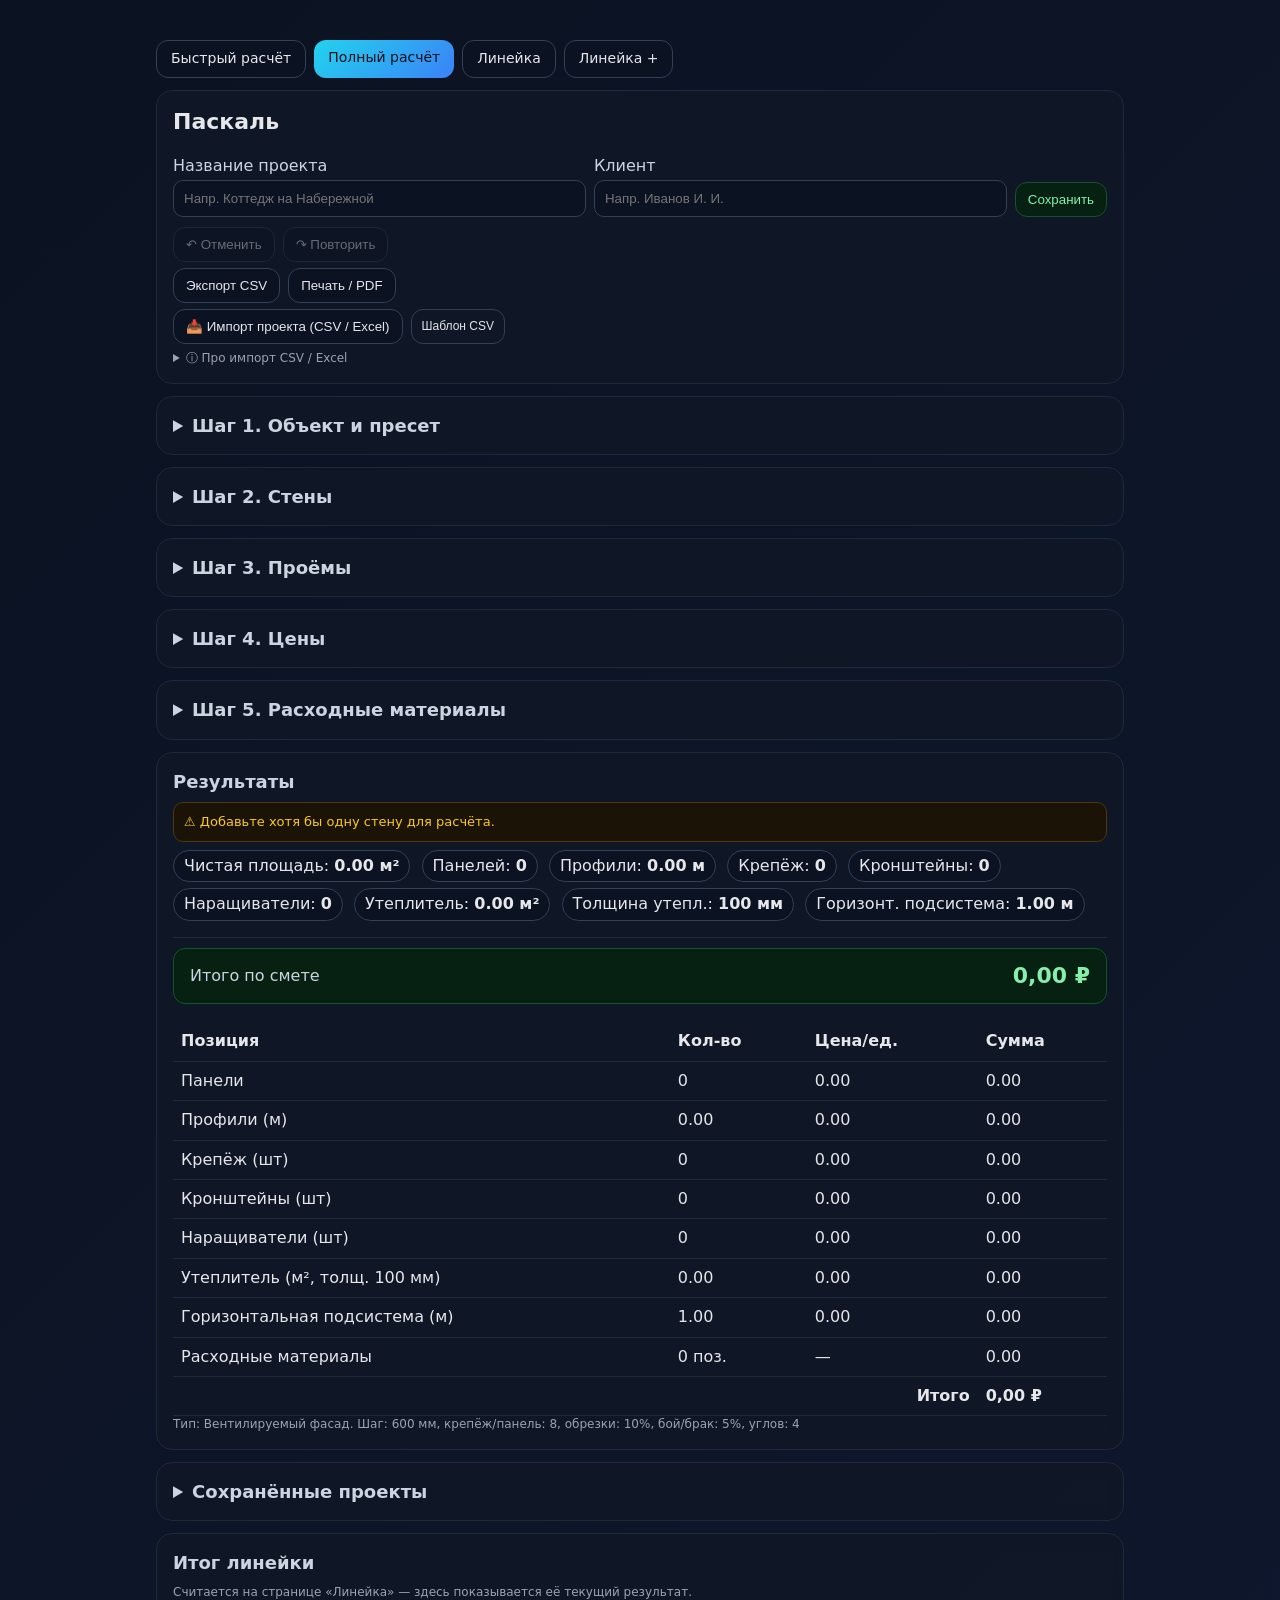
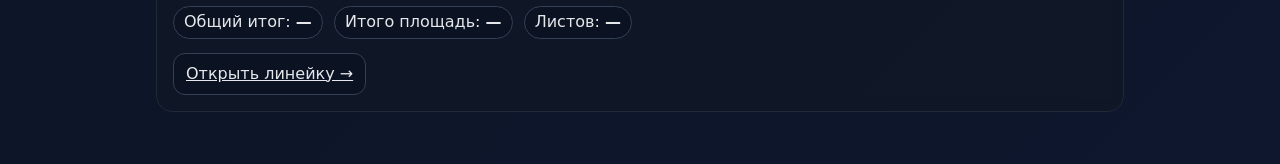
==== commit b7901314: "Добавить простую «Линейку» (лист 3); полную переименовать в «Линейка +» Новая страница ruler-simple." ====
--- a/calculator.html
+++ b/calculator.html
@@ -11,7 +11,8 @@
     <nav class="nav">
       <a href="index.html">Быстрый расчёт</a>
       <a href="calculator.html" class="active">Полный расчёт</a>
-      <a href="ruler.html">Линейка</a>
+      <a href="ruler-simple.html">Линейка</a>
+      <a href="ruler.html">Линейка +</a>
     </nav>
     <div class="card">
       <h1 style="margin:0 0 4px 0;font-size:22px">Паскаль</h1>
--- a/styles.css
+++ b/styles.css
@@ -53,6 +53,11 @@
 .cut-h-wrap input{width:72px}
 .cut-h-wrap .muted{white-space:nowrap}
 .cut-area{white-space:nowrap;color:#cbd5e1;font-size:15px}
+/* кнопки удаления: значок корзины, приглушённо-красные, отделены справа */
+.cut-del{margin-left:6px;color:#f87171;border-color:#7f1d1d;line-height:1}
+.cut-del:hover{background:#6e2230;border-color:#b91c1c;color:#fecaca}
+.del-x{color:#f87171;padding:2px 7px;line-height:1}
+.del-x:hover{background:#6e2230;border-color:#b91c1c;color:#fecaca}
 .knauf-only{display:none}
 body.knauf-mode .knauf-only{display:block}
 body.knauf-mode .grid-2.knauf-only,body.knauf-mode .grid-3.knauf-only{display:grid}
